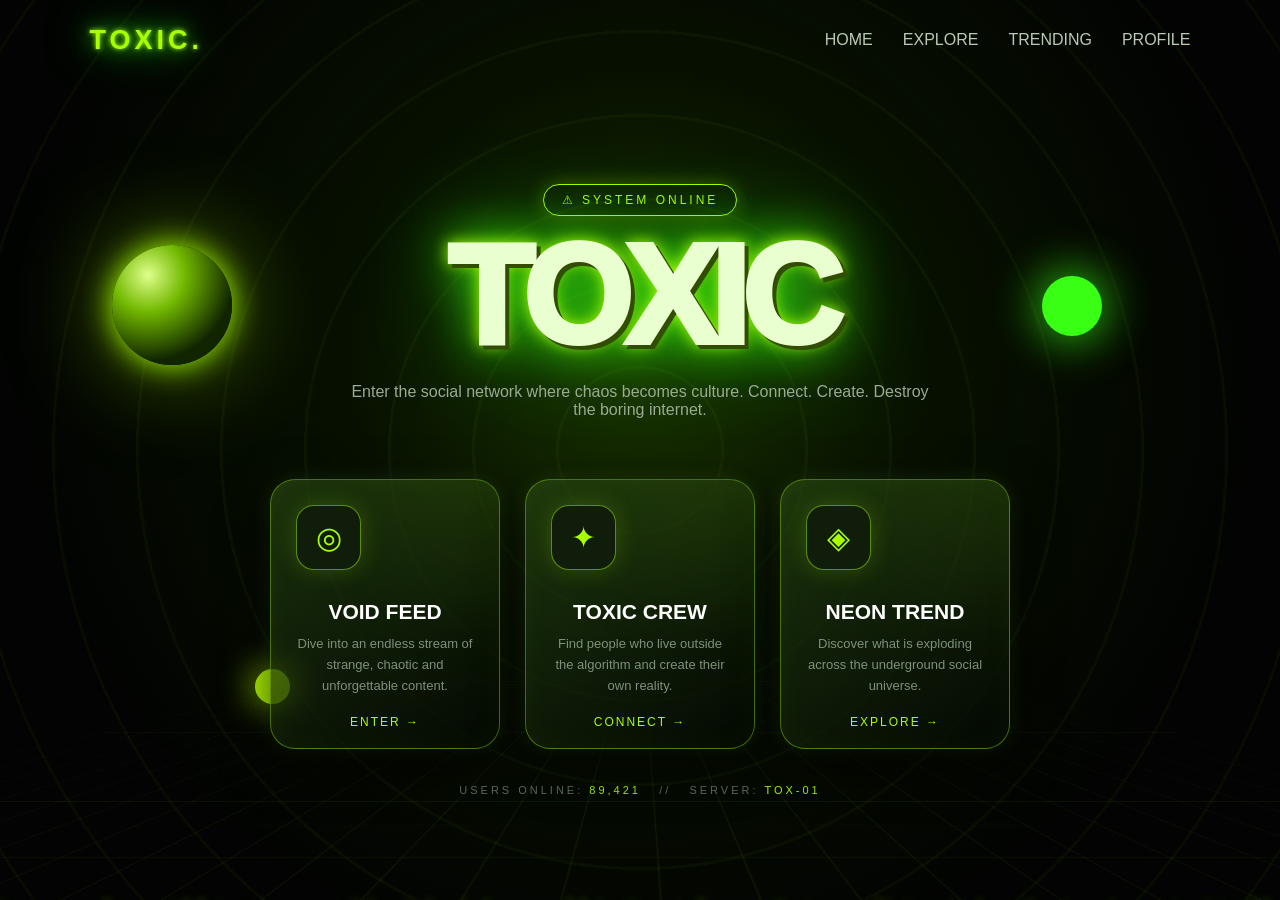
==== index.html @ 83dc9a41 "Create index.html yoo" ====
<!DOCTYPE html>
<html lang="en">
<head>
<meta charset="UTF-8">
<meta name="viewport" content="width=device-width, initial-scale=1.0">
<title>TOXIC // Social</title>

<style>
* {
    margin: 0;
    padding: 0;
    box-sizing: border-box;
}

:root {
    --toxic: #a8ff00;
    --green: #39ff14;
    --dark: #050805;
    --card: rgba(10, 20, 10, 0.72);
}

body {
    min-height: 100vh;
    overflow-x: hidden;
    background:
        radial-gradient(circle at 50% 40%, #193300 0%, #071000 35%, #020302 75%);
    color: white;
    font-family: Arial, Helvetica, sans-serif;
}

/* Animated toxic background */
body::before {
    content: "";
    position: fixed;
    inset: -50%;
    z-index: -3;
    background:
        repeating-radial-gradient(
            circle,
            transparent 0 80px,
            rgba(168,255,0,.04) 82px 84px
        );
    animation: rotateBG 25s linear infinite;
}

@keyframes rotateBG {
    to {
        transform: rotate(360deg);
    }
}

/* Grid */
.grid {
    position: fixed;
    inset: 0;
    z-index: -2;
    background-image:
        linear-gradient(rgba(168,255,0,.06) 1px, transparent 1px),
        linear-gradient(90deg, rgba(168,255,0,.06) 1px, transparent 1px);
    background-size: 50px 50px;
    transform: perspective(500px) rotateX(60deg) scale(2);
    transform-origin: bottom;
    animation: gridMove 8s linear infinite;
}

@keyframes gridMove {
    from {
        background-position: 0 0;
    }
    to {
        background-position: 0 50px;
    }
}

/* Navbar */
nav {
    height: 80px;
    padding: 0 7%;
    display: flex;
    align-items: center;
    justify-content: space-between;
    position: relative;
    z-index: 10;
}

.logo {
    font-size: 27px;
    font-weight: 900;
    letter-spacing: 4px;
    color: var(--toxic);
    text-shadow:
        0 0 5px var(--toxic),
        0 0 20px var(--green),
        0 0 50px var(--green);
}

.nav-links {
    display: flex;
    gap: 30px;
}

.nav-links a {
    color: #b9c9b2;
    text-decoration: none;
    transition: .3s;
}

.nav-links a:hover {
    color: var(--toxic);
    text-shadow: 0 0 15px var(--green);
}

/* Main */
main {
    min-height: calc(100vh - 80px);
    display: flex;
    align-items: center;
    justify-content: center;
    padding: 40px 7%;
    perspective: 1500px;
}

.scene {
    width: min(1100px, 100%);
    position: relative;
    transform-style: preserve-3d;
    transition: transform .15s ease-out;
}

/* Hero */
.hero {
    text-align: center;
    position: relative;
    z-index: 5;
}

.badge {
    display: inline-block;
    border: 1px solid var(--toxic);
    color: var(--toxic);
    padding: 8px 18px;
    border-radius: 30px;
    font-size: 12px;
    letter-spacing: 3px;
    box-shadow: 0 0 20px rgba(168,255,0,.3);
    animation: pulse 2s infinite;
}

@keyframes pulse {
    50% {
        box-shadow: 0 0 45px rgba(168,255,0,.7);
    }
}

h1 {
    margin-top: 25px;
    font-size: clamp(60px, 11vw, 145px);
    line-height: .8;
    font-weight: 1000;
    letter-spacing: -8px;
    color: #eaffd0;
    text-shadow:
        4px 4px 0 #314d00,
        0 0 15px var(--toxic),
        0 0 50px var(--green),
        0 0 100px rgba(57,255,20,.5);
}

.subtitle {
    margin: 30px auto;
    max-width: 600px;
    color: #9aaa94;
    font-size: 16px;
}

/* Social cards */
.socials {
    margin-top: 60px;
    display: flex;
    justify-content: center;
    gap: 25px;
    flex-wrap: wrap;
    transform-style: preserve-3d;
}

.card {
    width: 230px;
    height: 270px;
    padding: 25px;
    border-radius: 25px;
    background: linear-gradient(
        145deg,
        rgba(40,70,20,.65),
        rgba(3,8,3,.8)
    );
    border: 1px solid rgba(168,255,0,.4);
    backdrop-filter: blur(12px);
    box-shadow:
        inset 0 0 30px rgba(168,255,0,.04),
        0 15px 50px rgba(0,0,0,.7),
        0 0 20px rgba(168,255,0,.12);
    transform-style: preserve-3d;
    transition: .5s cubic-bezier(.2,.8,.2,1);
    position: relative;
    overflow: hidden;
}

.card::before {
    content: "";
    position: absolute;
    width: 120px;
    height: 120px;
    background: var(--toxic);
    filter: blur(70px);
    opacity: .12;
    top: -40px;
    right: -30px;
}

.card:hover {
    transform:
        translateY(-25px)
        rotateX(10deg)
        rotateY(-8deg)
        translateZ(70px);
    border-color: var(--toxic);
    box-shadow:
        0 30px 80px rgba(0,0,0,.8),
        0 0 40px rgba(168,255,0,.35);
}

.icon {
    width: 65px;
    height: 65px;
    display: grid;
    place-items: center;
    border-radius: 18px;
    background: #101d0b;
    border: 1px solid rgba(168,255,0,.5);
    color: var(--toxic);
    font-size: 30px;
    box-shadow: 0 0 25px rgba(168,255,0,.2);
    transform: translateZ(50px);
}

.card h2 {
    margin-top: 30px;
    font-size: 21px;
    transform: translateZ(35px);
}

.card p {
    color: #7e9079;
    font-size: 13px;
    margin-top: 10px;
    line-height: 1.6;
    transform: translateZ(25px);
}

.follow {
    display: inline-block;
    margin-top: 18px;
    color: var(--toxic);
    font-size: 12px;
    letter-spacing: 2px;
    text-decoration: none;
    transform: translateZ(30px);
}

/* Floating toxic objects */
.orb {
    position: absolute;
    border-radius: 50%;
    pointer-events: none;
    transform-style: preserve-3d;
}

.orb.one {
    width: 120px;
    height: 120px;
    left: 2%;
    top: 10%;
    background: radial-gradient(circle at 30% 25%, #dfff8b, #72b800 30%, #102400 70%);
    box-shadow:
        0 0 30px var(--toxic),
        0 0 100px rgba(168,255,0,.5);
    animation: float1 5s ease-in-out infinite;
}

.orb.two {
    width: 60px;
    height: 60px;
    right: 8%;
    top: 15%;
    background: var(--green);
    box-shadow: 0 0 50px var(--green);
    animation: float2 4s ease-in-out infinite;
}

.orb.three {
    width: 35px;
    height: 35px;
    left: 15%;
    bottom: 15%;
    background: #b7ff00;
    box-shadow: 0 0 35px #b7ff00;
    animation: float2 6s ease-in-out infinite reverse;
}

@keyframes float1 {
    0%,100% {
        transform: translate3d(0,0,80px) rotate(0);
    }
    50% {
        transform: translate3d(30px,-40px,160px) rotate(180deg);
    }
}

@keyframes float2 {
    0%,100% {
        transform: translate3d(0,0,100px);
    }
    50% {
        transform: translate3d(-40px,30px,180px);
    }
}

/* Toxic particles */
.particle {
    position: fixed;
    width: 3px;
    height: 3px;
    background: var(--toxic);
    border-radius: 50%;
    box-shadow: 0 0 10px var(--toxic);
    animation: rise linear infinite;
    z-index: -1;
}

@keyframes rise {
    from {
        transform: translateY(110vh);
        opacity: 0;
    }
    10% {
        opacity: 1;
    }
    90% {
        opacity: 1;
    }
    to {
        transform: translateY(-10vh);
        opacity: 0;
    }
}

/* Bottom status */
.status {
    margin-top: 35px;
    color: #61705c;
    font-size: 11px;
    letter-spacing: 3px;
}

.status span {
    color: var(--toxic);
}

/* Mobile */
@media(max-width: 700px) {
    .nav-links {
        display: none;
    }

    h1 {
        letter-spacing: -4px;
    }

    .socials {
        gap: 15px;
    }

    .card {
        width: min(300px, 90vw);
    }

    .orb.one {
        width: 70px;
        height: 70px;
    }
}
</style>
</head>

<body>

<div class="grid"></div>

<nav>
    <div class="logo">TOXIC.</div>

    <div class="nav-links">
        <a href="#">HOME</a>
        <a href="#">EXPLORE</a>
        <a href="#">TRENDING</a>
        <a href="#">PROFILE</a>
    </div>
</nav>

<main>

    <div class="scene" id="scene">

        <div class="orb one"></div>
        <div class="orb two"></div>
        <div class="orb three"></div>

        <section class="hero">

            <div class="badge">
                ⚠ SYSTEM ONLINE
            </div>

            <h1>
                TOXIC
            </h1>

            <p class="subtitle">
                Enter the social network where chaos becomes culture.
                Connect. Create. Destroy the boring internet.
            </p>

            <div class="socials">

                <div class="card">
                    <div class="icon">◎</div>
                    <h2>VOID FEED</h2>
                    <p>
                        Dive into an endless stream of strange,
                        chaotic and unforgettable content.
                    </p>
                    <a class="follow" href="#">
                        ENTER →
                    </a>
                </div>

                <div class="card">
                    <div class="icon">✦</div>
                    <h2>TOXIC CREW</h2>
                    <p>
                        Find people who live outside the
                        algorithm and create their own reality.
                    </p>
                    <a class="follow" href="#">
                        CONNECT →
                    </a>
                </div>

                <div class="card">
                    <div class="icon">◈</div>
                    <h2>NEON TREND</h2>
                    <p>
                        Discover what is exploding across
                        the underground social universe.
                    </p>
                    <a class="follow" href="#">
                        EXPLORE →
                    </a>
                </div>

            </div>

            <div class="status">
                USERS ONLINE:
                <span>89,421</span>
                &nbsp; // &nbsp;
                SERVER:
                <span>TOX-01</span>
            </div>

        </section>

    </div>

</main>

<script>

/* 3D mouse movement */
const scene = document.getElementById("scene");

document.addEventListener("mousemove", (e) => {

    const x = (window.innerWidth / 2 - e.clientX) / 35;
    const y = (window.innerHeight / 2 - e.clientY) / 35;

    scene.style.transform =
        `rotateX(${y}deg) rotateY(${-x}deg)`;

});

/* Reset 3D rotation */
document.addEventListener("mouseleave", () => {
    scene.style.transform = "rotateX(0deg) rotateY(0deg)";
});

/* Generate particles */
for (let i = 0; i < 70; i++) {

    const particle = document.createElement("div");

    particle.className = "particle";

    particle.style.left =
        Math.random() * 100 + "vw";

    particle.style.animationDuration =
        (4 + Math.random() * 8) + "s";

    particle.style.animationDelay =
        Math.random() * 8 + "s";

    particle.style.opacity =
        Math.random();

    document.body.appendChild(particle);
}

/* Extra 3D card tilt */
document.querySelectorAll(".card").forEach(card => {

    card.addEventListener("mousemove", e => {

        const rect = card.getBoundingClientRect();

        const x = e.clientX - rect.left;
        const y = e.clientY - rect.top;

        const rotateY =
            ((x / rect.width) - .5) * 18;

        const rotateX =
            ((y / rect.height) - .5) * -18;

        card.style.transform =
            `translateY(-25px)
             rotateX(${rotateX}deg)
             rotateY(${rotateY}deg)
             translateZ(70px)`;
    });

    card.addEventListener("mouseleave", () => {

        card.style.transform =
            `translateY(0)
             rotateX(0)
             rotateY(0)
             translateZ(0)`;
    });

});

</script>

</body>
</html>
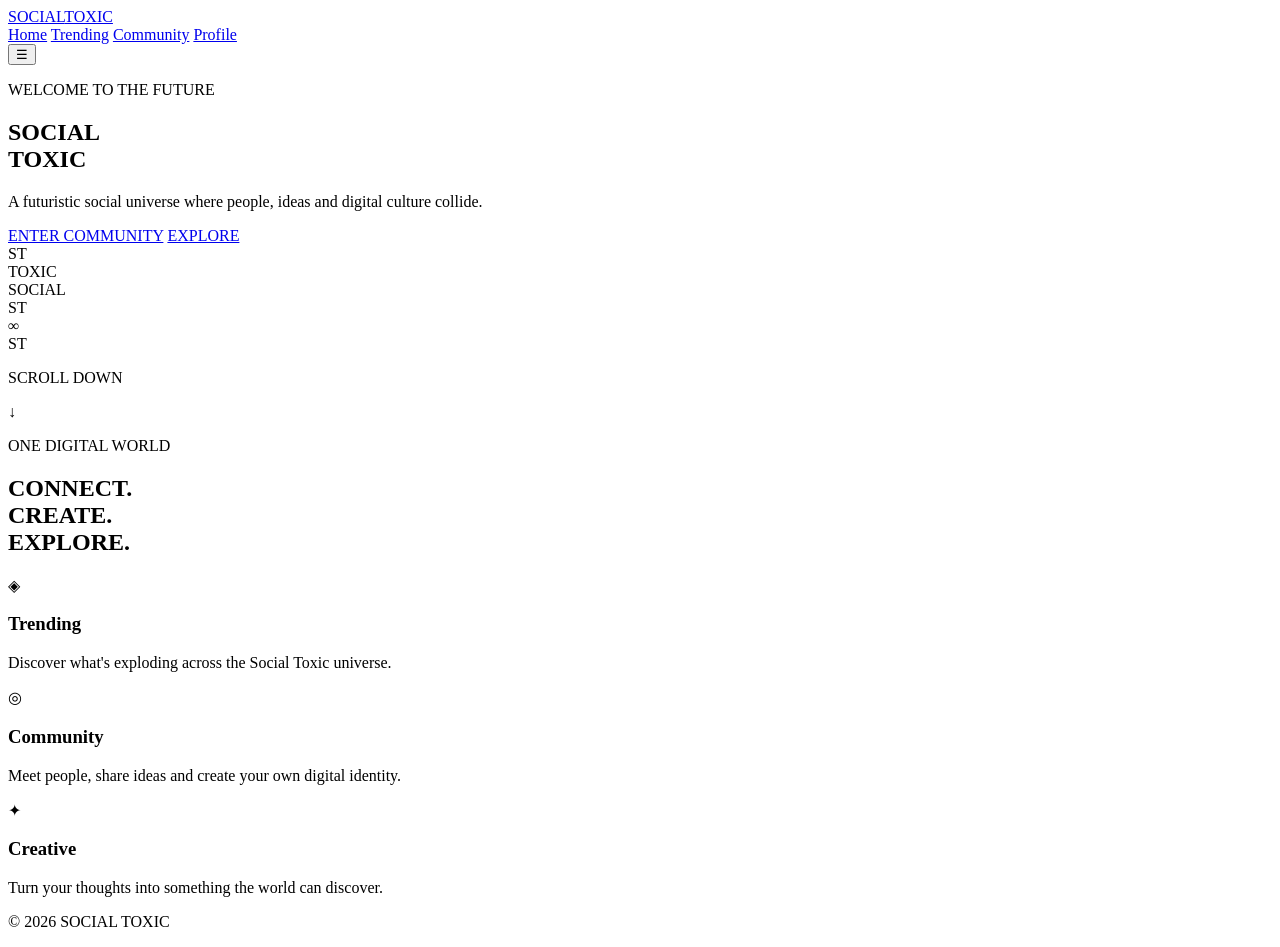
==== commit 7d93cb33: "Update index.html html 1" ====
--- a/index.html
+++ b/index.html
@@ -1,566 +1,104 @@
 <!DOCTYPE html>
 <html lang="en">
 <head>
-<meta charset="UTF-8">
-<meta name="viewport" content="width=device-width, initial-scale=1.0">
-<title>TOXIC // Social</title>
-
-<style>
-* {
-    margin: 0;
-    padding: 0;
-    box-sizing: border-box;
-}
-
-:root {
-    --toxic: #a8ff00;
-    --green: #39ff14;
-    --dark: #050805;
-    --card: rgba(10, 20, 10, 0.72);
-}
-
-body {
-    min-height: 100vh;
-    overflow-x: hidden;
-    background:
-        radial-gradient(circle at 50% 40%, #193300 0%, #071000 35%, #020302 75%);
-    color: white;
-    font-family: Arial, Helvetica, sans-serif;
-}
-
-/* Animated toxic background */
-body::before {
-    content: "";
-    position: fixed;
-    inset: -50%;
-    z-index: -3;
-    background:
-        repeating-radial-gradient(
-            circle,
-            transparent 0 80px,
-            rgba(168,255,0,.04) 82px 84px
-        );
-    animation: rotateBG 25s linear infinite;
-}
-
-@keyframes rotateBG {
-    to {
-        transform: rotate(360deg);
-    }
-}
-
-/* Grid */
-.grid {
-    position: fixed;
-    inset: 0;
-    z-index: -2;
-    background-image:
-        linear-gradient(rgba(168,255,0,.06) 1px, transparent 1px),
-        linear-gradient(90deg, rgba(168,255,0,.06) 1px, transparent 1px);
-    background-size: 50px 50px;
-    transform: perspective(500px) rotateX(60deg) scale(2);
-    transform-origin: bottom;
-    animation: gridMove 8s linear infinite;
-}
-
-@keyframes gridMove {
-    from {
-        background-position: 0 0;
-    }
-    to {
-        background-position: 0 50px;
-    }
-}
-
-/* Navbar */
-nav {
-    height: 80px;
-    padding: 0 7%;
-    display: flex;
-    align-items: center;
-    justify-content: space-between;
-    position: relative;
-    z-index: 10;
-}
-
-.logo {
-    font-size: 27px;
-    font-weight: 900;
-    letter-spacing: 4px;
-    color: var(--toxic);
-    text-shadow:
-        0 0 5px var(--toxic),
-        0 0 20px var(--green),
-        0 0 50px var(--green);
-}
-
-.nav-links {
-    display: flex;
-    gap: 30px;
-}
-
-.nav-links a {
-    color: #b9c9b2;
-    text-decoration: none;
-    transition: .3s;
-}
-
-.nav-links a:hover {
-    color: var(--toxic);
-    text-shadow: 0 0 15px var(--green);
-}
-
-/* Main */
-main {
-    min-height: calc(100vh - 80px);
-    display: flex;
-    align-items: center;
-    justify-content: center;
-    padding: 40px 7%;
-    perspective: 1500px;
-}
-
-.scene {
-    width: min(1100px, 100%);
-    position: relative;
-    transform-style: preserve-3d;
-    transition: transform .15s ease-out;
-}
-
-/* Hero */
-.hero {
-    text-align: center;
-    position: relative;
-    z-index: 5;
-}
-
-.badge {
-    display: inline-block;
-    border: 1px solid var(--toxic);
-    color: var(--toxic);
-    padding: 8px 18px;
-    border-radius: 30px;
-    font-size: 12px;
-    letter-spacing: 3px;
-    box-shadow: 0 0 20px rgba(168,255,0,.3);
-    animation: pulse 2s infinite;
-}
-
-@keyframes pulse {
-    50% {
-        box-shadow: 0 0 45px rgba(168,255,0,.7);
-    }
-}
-
-h1 {
-    margin-top: 25px;
-    font-size: clamp(60px, 11vw, 145px);
-    line-height: .8;
-    font-weight: 1000;
-    letter-spacing: -8px;
-    color: #eaffd0;
-    text-shadow:
-        4px 4px 0 #314d00,
-        0 0 15px var(--toxic),
-        0 0 50px var(--green),
-        0 0 100px rgba(57,255,20,.5);
-}
-
-.subtitle {
-    margin: 30px auto;
-    max-width: 600px;
-    color: #9aaa94;
-    font-size: 16px;
-}
-
-/* Social cards */
-.socials {
-    margin-top: 60px;
-    display: flex;
-    justify-content: center;
-    gap: 25px;
-    flex-wrap: wrap;
-    transform-style: preserve-3d;
-}
-
-.card {
-    width: 230px;
-    height: 270px;
-    padding: 25px;
-    border-radius: 25px;
-    background: linear-gradient(
-        145deg,
-        rgba(40,70,20,.65),
-        rgba(3,8,3,.8)
-    );
-    border: 1px solid rgba(168,255,0,.4);
-    backdrop-filter: blur(12px);
-    box-shadow:
-        inset 0 0 30px rgba(168,255,0,.04),
-        0 15px 50px rgba(0,0,0,.7),
-        0 0 20px rgba(168,255,0,.12);
-    transform-style: preserve-3d;
-    transition: .5s cubic-bezier(.2,.8,.2,1);
-    position: relative;
-    overflow: hidden;
-}
-
-.card::before {
-    content: "";
-    position: absolute;
-    width: 120px;
-    height: 120px;
-    background: var(--toxic);
-    filter: blur(70px);
-    opacity: .12;
-    top: -40px;
-    right: -30px;
-}
-
-.card:hover {
-    transform:
-        translateY(-25px)
-        rotateX(10deg)
-        rotateY(-8deg)
-        translateZ(70px);
-    border-color: var(--toxic);
-    box-shadow:
-        0 30px 80px rgba(0,0,0,.8),
-        0 0 40px rgba(168,255,0,.35);
-}
-
-.icon {
-    width: 65px;
-    height: 65px;
-    display: grid;
-    place-items: center;
-    border-radius: 18px;
-    background: #101d0b;
-    border: 1px solid rgba(168,255,0,.5);
-    color: var(--toxic);
-    font-size: 30px;
-    box-shadow: 0 0 25px rgba(168,255,0,.2);
-    transform: translateZ(50px);
-}
-
-.card h2 {
-    margin-top: 30px;
-    font-size: 21px;
-    transform: translateZ(35px);
-}
-
-.card p {
-    color: #7e9079;
-    font-size: 13px;
-    margin-top: 10px;
-    line-height: 1.6;
-    transform: translateZ(25px);
-}
-
-.follow {
-    display: inline-block;
-    margin-top: 18px;
-    color: var(--toxic);
-    font-size: 12px;
-    letter-spacing: 2px;
-    text-decoration: none;
-    transform: translateZ(30px);
-}
-
-/* Floating toxic objects */
-.orb {
-    position: absolute;
-    border-radius: 50%;
-    pointer-events: none;
-    transform-style: preserve-3d;
-}
-
-.orb.one {
-    width: 120px;
-    height: 120px;
-    left: 2%;
-    top: 10%;
-    background: radial-gradient(circle at 30% 25%, #dfff8b, #72b800 30%, #102400 70%);
-    box-shadow:
-        0 0 30px var(--toxic),
-        0 0 100px rgba(168,255,0,.5);
-    animation: float1 5s ease-in-out infinite;
-}
-
-.orb.two {
-    width: 60px;
-    height: 60px;
-    right: 8%;
-    top: 15%;
-    background: var(--green);
-    box-shadow: 0 0 50px var(--green);
-    animation: float2 4s ease-in-out infinite;
-}
-
-.orb.three {
-    width: 35px;
-    height: 35px;
-    left: 15%;
-    bottom: 15%;
-    background: #b7ff00;
-    box-shadow: 0 0 35px #b7ff00;
-    animation: float2 6s ease-in-out infinite reverse;
-}
-
-@keyframes float1 {
-    0%,100% {
-        transform: translate3d(0,0,80px) rotate(0);
-    }
-    50% {
-        transform: translate3d(30px,-40px,160px) rotate(180deg);
-    }
-}
-
-@keyframes float2 {
-    0%,100% {
-        transform: translate3d(0,0,100px);
-    }
-    50% {
-        transform: translate3d(-40px,30px,180px);
-    }
-}
-
-/* Toxic particles */
-.particle {
-    position: fixed;
-    width: 3px;
-    height: 3px;
-    background: var(--toxic);
-    border-radius: 50%;
-    box-shadow: 0 0 10px var(--toxic);
-    animation: rise linear infinite;
-    z-index: -1;
-}
-
-@keyframes rise {
-    from {
-        transform: translateY(110vh);
-        opacity: 0;
-    }
-    10% {
-        opacity: 1;
-    }
-    90% {
-        opacity: 1;
-    }
-    to {
-        transform: translateY(-10vh);
-        opacity: 0;
-    }
-}
-
-/* Bottom status */
-.status {
-    margin-top: 35px;
-    color: #61705c;
-    font-size: 11px;
-    letter-spacing: 3px;
-}
-
-.status span {
-    color: var(--toxic);
-}
-
-/* Mobile */
-@media(max-width: 700px) {
-    .nav-links {
-        display: none;
-    }
-
-    h1 {
-        letter-spacing: -4px;
-    }
-
-    .socials {
-        gap: 15px;
-    }
-
-    .card {
-        width: min(300px, 90vw);
-    }
-
-    .orb.one {
-        width: 70px;
-        height: 70px;
-    }
-}
-</style>
+    <meta charset="UTF-8">
+    <meta name="viewport" content="width=device-width, initial-scale=1.0">
+    <title>Social Toxic | Home</title>
+    <link rel="stylesheet" href="style.css">
 </head>
-
 <body>
 
-<div class="grid"></div>
+<div class="cursor"></div>
 
-<nav>
-    <div class="logo">TOXIC.</div>
+<header>
+    <a href="index.html" class="logo">SOCIAL<span>TOXIC</span></a>
 
-    <div class="nav-links">
-        <a href="#">HOME</a>
-        <a href="#">EXPLORE</a>
-        <a href="#">TRENDING</a>
-        <a href="#">PROFILE</a>
-    </div>
-</nav>
+    <nav>
+        <a href="index.html" class="active">Home</a>
+        <a href="trending.html">Trending</a>
+        <a href="community.html">Community</a>
+        <a href="profile.html">Profile</a>
+    </nav>
+
+    <button class="menu-btn">☰</button>
+</header>
 
 <main>
 
-    <div class="scene" id="scene">
+<section class="hero">
+    <div class="hero-content">
+        <p class="small-title">WELCOME TO THE FUTURE</p>
 
-        <div class="orb one"></div>
-        <div class="orb two"></div>
-        <div class="orb three"></div>
+        <h1>
+            SOCIAL<br>
+            <span>TOXIC</span>
+        </h1>
 
-        <section class="hero">
+        <p class="description">
+            A futuristic social universe where people,
+            ideas and digital culture collide.
+        </p>
 
-            <div class="badge">
-                ⚠ SYSTEM ONLINE
-            </div>
+        <div class="buttons">
+            <a href="community.html" class="btn primary">ENTER COMMUNITY</a>
+            <a href="trending.html" class="btn">EXPLORE</a>
+        </div>
+    </div>
 
-            <h1>
-                TOXIC
-            </h1>
+    <div class="scene">
+        <div class="cube">
+            <div class="face front">ST</div>
+            <div class="face back">TOXIC</div>
+            <div class="face right">SOCIAL</div>
+            <div class="face left">ST</div>
+            <div class="face top">∞</div>
+            <div class="face bottom">ST</div>
+        </div>
 
-            <p class="subtitle">
-                Enter the social network where chaos becomes culture.
-                Connect. Create. Destroy the boring internet.
-            </p>
+        <div class="orb orb1"></div>
+        <div class="orb orb2"></div>
+        <div class="ring"></div>
+    </div>
+</section>
 
-            <div class="socials">
+<section class="scroll-section">
+    <p>SCROLL DOWN</p>
+    <div class="arrow">↓</div>
+</section>
 
-                <div class="card">
-                    <div class="icon">◎</div>
-                    <h2>VOID FEED</h2>
-                    <p>
-                        Dive into an endless stream of strange,
-                        chaotic and unforgettable content.
-                    </p>
-                    <a class="follow" href="#">
-                        ENTER →
-                    </a>
-                </div>
+<section class="info-section">
+    <p class="small-title">ONE DIGITAL WORLD</p>
+    <h2>CONNECT.<br><span>CREATE.</span><br>EXPLORE.</h2>
 
-                <div class="card">
-                    <div class="icon">✦</div>
-                    <h2>TOXIC CREW</h2>
-                    <p>
-                        Find people who live outside the
-                        algorithm and create their own reality.
-                    </p>
-                    <a class="follow" href="#">
-                        CONNECT →
-                    </a>
-                </div>
+    <div class="cards">
+        <div class="glass-card">
+            <div class="card-icon">◈</div>
+            <h3>Trending</h3>
+            <p>Discover what's exploding across the Social Toxic universe.</p>
+        </div>
 
-                <div class="card">
-                    <div class="icon">◈</div>
-                    <h2>NEON TREND</h2>
-                    <p>
-                        Discover what is exploding across
-                        the underground social universe.
-                    </p>
-                    <a class="follow" href="#">
-                        EXPLORE →
-                    </a>
-                </div>
+        <div class="glass-card">
+            <div class="card-icon">◎</div>
+            <h3>Community</h3>
+            <p>Meet people, share ideas and create your own digital identity.</p>
+        </div>
 
-            </div>
-
-            <div class="status">
-                USERS ONLINE:
-                <span>89,421</span>
-                &nbsp; // &nbsp;
-                SERVER:
-                <span>TOX-01</span>
-            </div>
-
-        </section>
-
+        <div class="glass-card">
+            <div class="card-icon">✦</div>
+            <h3>Creative</h3>
+            <p>Turn your thoughts into something the world can discover.</p>
+        </div>
     </div>
+</section>
 
 </main>
 
-<script>
+<footer>
+    <p>© 2026 SOCIAL TOXIC</p>
+</footer>
 
-/* 3D mouse movement */
-const scene = document.getElementById("scene");
-
-document.addEventListener("mousemove", (e) => {
-
-    const x = (window.innerWidth / 2 - e.clientX) / 35;
-    const y = (window.innerHeight / 2 - e.clientY) / 35;
-
-    scene.style.transform =
-        `rotateX(${y}deg) rotateY(${-x}deg)`;
-
-});
-
-/* Reset 3D rotation */
-document.addEventListener("mouseleave", () => {
-    scene.style.transform = "rotateX(0deg) rotateY(0deg)";
-});
-
-/* Generate particles */
-for (let i = 0; i < 70; i++) {
-
-    const particle = document.createElement("div");
-
-    particle.className = "particle";
-
-    particle.style.left =
-        Math.random() * 100 + "vw";
-
-    particle.style.animationDuration =
-        (4 + Math.random() * 8) + "s";
-
-    particle.style.animationDelay =
-        Math.random() * 8 + "s";
-
-    particle.style.opacity =
-        Math.random();
-
-    document.body.appendChild(particle);
-}
-
-/* Extra 3D card tilt */
-document.querySelectorAll(".card").forEach(card => {
-
-    card.addEventListener("mousemove", e => {
-
-        const rect = card.getBoundingClientRect();
-
-        const x = e.clientX - rect.left;
-        const y = e.clientY - rect.top;
-
-        const rotateY =
-            ((x / rect.width) - .5) * 18;
-
-        const rotateX =
-            ((y / rect.height) - .5) * -18;
-
-        card.style.transform =
-            `translateY(-25px)
-             rotateX(${rotateX}deg)
-             rotateY(${rotateY}deg)
-             translateZ(70px)`;
-    });
-
-    card.addEventListener("mouseleave", () => {
-
-        card.style.transform =
-            `translateY(0)
-             rotateX(0)
-             rotateY(0)
-             translateZ(0)`;
-    });
-
-});
-
-</script>
-
+<script src="script.js"></script>
 </body>
 </html>
+
+ 
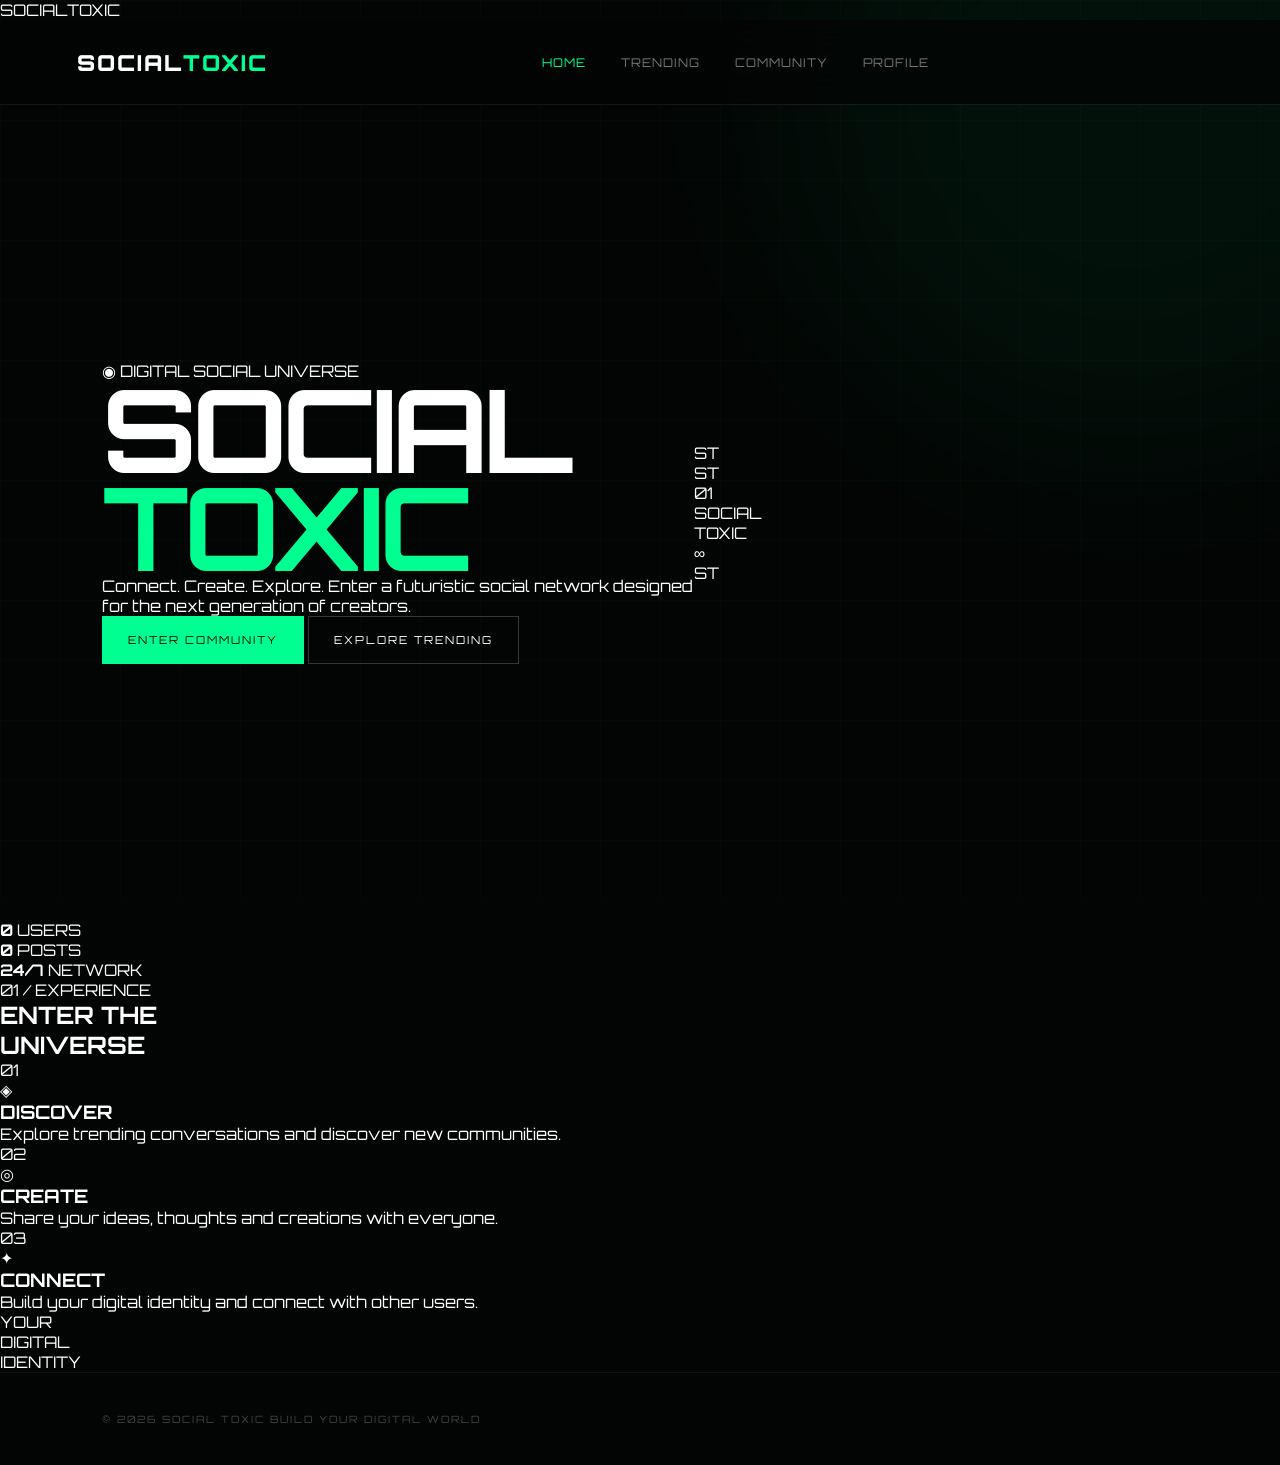
==== commit be4dbd29: "Update index.html hm" ====
--- a/index.html
+++ b/index.html
@@ -1,104 +1,181 @@
 <!DOCTYPE html>
 <html lang="en">
 <head>
-    <meta charset="UTF-8">
-    <meta name="viewport" content="width=device-width, initial-scale=1.0">
-    <title>Social Toxic | Home</title>
-    <link rel="stylesheet" href="style.css">
+<meta charset="UTF-8">
+<meta name="viewport" content="width=device-width, initial-scale=1.0">
+<title>Social Toxic</title>
+<link rel="stylesheet" href="style.css">
 </head>
+
 <body>
 
-<div class="cursor"></div>
+<div id="loader">
+    <div class="loader-logo">SOCIAL<span>TOXIC</span></div>
+    <div class="loader-bar"></div>
+</div>
+
+<div id="particles"></div>
 
 <header>
     <a href="index.html" class="logo">SOCIAL<span>TOXIC</span></a>
 
     <nav>
-        <a href="index.html" class="active">Home</a>
-        <a href="trending.html">Trending</a>
-        <a href="community.html">Community</a>
-        <a href="profile.html">Profile</a>
+        <a class="active" href="index.html">HOME</a>
+        <a href="trending.html">TRENDING</a>
+        <a href="community.html">COMMUNITY</a>
+        <a href="profile.html">PROFILE</a>
     </nav>
 
-    <button class="menu-btn">☰</button>
+    <div class="nav-right">
+        <span id="navUser"></span>
+        <button class="menu-btn">☰</button>
+    </div>
 </header>
 
-<main>
+<main class="page-transition">
 
 <section class="hero">
-    <div class="hero-content">
-        <p class="small-title">WELCOME TO THE FUTURE</p>
+
+    <div class="hero-content parallax">
+
+        <div class="eyebrow">
+            ◉ DIGITAL SOCIAL UNIVERSE
+        </div>
 
         <h1>
             SOCIAL<br>
             <span>TOXIC</span>
         </h1>
 
-        <p class="description">
-            A futuristic social universe where people,
-            ideas and digital culture collide.
+        <p>
+            Connect. Create. Explore.
+            Enter a futuristic social network designed
+            for the next generation of creators.
         </p>
 
-        <div class="buttons">
-            <a href="community.html" class="btn primary">ENTER COMMUNITY</a>
-            <a href="trending.html" class="btn">EXPLORE</a>
+        <div class="hero-buttons">
+
+            <a href="community.html" class="btn primary">
+                ENTER COMMUNITY
+            </a>
+
+            <a href="trending.html" class="btn">
+                EXPLORE TRENDING
+            </a>
+
         </div>
+
     </div>
 
-    <div class="scene">
-        <div class="cube">
-            <div class="face front">ST</div>
-            <div class="face back">TOXIC</div>
-            <div class="face right">SOCIAL</div>
-            <div class="face left">ST</div>
-            <div class="face top">∞</div>
-            <div class="face bottom">ST</div>
+    <div class="hero-3d">
+
+        <div class="planet">
+
+            <div class="planet-core">
+                ST
+            </div>
+
+            <div class="planet-ring ring-a"></div>
+            <div class="planet-ring ring-b"></div>
+            <div class="planet-ring ring-c"></div>
+
         </div>
 
-        <div class="orb orb1"></div>
-        <div class="orb orb2"></div>
-        <div class="ring"></div>
+        <div class="floating-cube">
+            <div class="cube-face cube-front">ST</div>
+            <div class="cube-face cube-back">01</div>
+            <div class="cube-face cube-left">SOCIAL</div>
+            <div class="cube-face cube-right">TOXIC</div>
+            <div class="cube-face cube-top">∞</div>
+            <div class="cube-face cube-bottom">ST</div>
+        </div>
+
     </div>
+
 </section>
 
-<section class="scroll-section">
-    <p>SCROLL DOWN</p>
-    <div class="arrow">↓</div>
+<section class="stats-section">
+
+    <div class="stat">
+        <strong id="usersCount">0</strong>
+        <span>USERS</span>
+    </div>
+
+    <div class="stat">
+        <strong id="postsCount">0</strong>
+        <span>POSTS</span>
+    </div>
+
+    <div class="stat">
+        <strong>24/7</strong>
+        <span>NETWORK</span>
+    </div>
+
 </section>
 
-<section class="info-section">
-    <p class="small-title">ONE DIGITAL WORLD</p>
-    <h2>CONNECT.<br><span>CREATE.</span><br>EXPLORE.</h2>
+<section class="feature-section">
 
-    <div class="cards">
-        <div class="glass-card">
-            <div class="card-icon">◈</div>
-            <h3>Trending</h3>
-            <p>Discover what's exploding across the Social Toxic universe.</p>
+    <div class="section-heading">
+        <span>01 / EXPERIENCE</span>
+        <h2>ENTER THE<br><b>UNIVERSE</b></h2>
+    </div>
+
+    <div class="feature-grid">
+
+        <div class="feature-card tilt">
+            <div class="feature-number">01</div>
+            <div class="feature-icon">◈</div>
+            <h3>DISCOVER</h3>
+            <p>
+                Explore trending conversations and
+                discover new communities.
+            </p>
         </div>
 
-        <div class="glass-card">
-            <div class="card-icon">◎</div>
-            <h3>Community</h3>
-            <p>Meet people, share ideas and create your own digital identity.</p>
+        <div class="feature-card tilt">
+            <div class="feature-number">02</div>
+            <div class="feature-icon">◎</div>
+            <h3>CREATE</h3>
+            <p>
+                Share your ideas, thoughts and
+                creations with everyone.
+            </p>
         </div>
 
-        <div class="glass-card">
-            <div class="card-icon">✦</div>
-            <h3>Creative</h3>
-            <p>Turn your thoughts into something the world can discover.</p>
+        <div class="feature-card tilt">
+            <div class="feature-number">03</div>
+            <div class="feature-icon">✦</div>
+            <h3>CONNECT</h3>
+            <p>
+                Build your digital identity and
+                connect with other users.
+            </p>
         </div>
+
     </div>
+
+</section>
+
+<section class="big-3d-section">
+
+    <div class="wire-sphere"></div>
+
+    <div class="big-text">
+        YOUR<br>
+        <span>DIGITAL</span><br>
+        IDENTITY
+    </div>
+
 </section>
 
 </main>
 
 <footer>
-    <p>© 2026 SOCIAL TOXIC</p>
+    <span>© 2026 SOCIAL TOXIC</span>
+    <span>BUILD YOUR DIGITAL WORLD</span>
 </footer>
 
 <script src="script.js"></script>
+
 </body>
 </html>
-
- 
--- a/style.css
+++ b/style.css
@@ -0,0 +1,676 @@
+@import url('https://fonts.googleapis.com/css2?family=Orbitron:wght@400;500;600;700;800;900&display=swap');
+
+* {
+    margin: 0;
+    padding: 0;
+    box-sizing: border-box;
+}
+
+html {
+    scroll-behavior: smooth;
+}
+
+body {
+    background: #030504;
+    color: #fff;
+    font-family: 'Orbitron', sans-serif;
+    overflow-x: hidden;
+}
+
+/* BACKGROUND */
+
+body::before {
+    content: "";
+    position: fixed;
+    inset: 0;
+    background:
+        linear-gradient(rgba(0,255,150,.025) 1px, transparent 1px),
+        linear-gradient(90deg, rgba(0,255,150,.025) 1px, transparent 1px);
+    background-size: 60px 60px;
+    pointer-events: none;
+    z-index: -2;
+}
+
+body::after {
+    content: "";
+    position: fixed;
+    width: 700px;
+    height: 700px;
+    border-radius: 50%;
+    background: rgba(0,255,140,.05);
+    filter: blur(100px);
+    top: -250px;
+    right: -200px;
+    z-index: -3;
+}
+
+/* HEADER */
+
+header {
+    height: 85px;
+    padding: 0 6%;
+    display: flex;
+    align-items: center;
+    justify-content: space-between;
+    border-bottom: 1px solid rgba(255,255,255,.08);
+    position: sticky;
+    top: 0;
+    z-index: 100;
+    background: rgba(3,5,4,.75);
+    backdrop-filter: blur(20px);
+}
+
+.logo {
+    color: white;
+    text-decoration: none;
+    font-size: 22px;
+    font-weight: 900;
+    letter-spacing: 2px;
+}
+
+.logo span,
+h1 span,
+h2 span {
+    color: #00ff91;
+}
+
+nav {
+    display: flex;
+    gap: 35px;
+}
+
+nav a {
+    color: #777;
+    text-decoration: none;
+    font-size: 12px;
+    letter-spacing: 1px;
+    transition: .3s;
+}
+
+nav a:hover,
+nav a.active {
+    color: #00ff91;
+}
+
+.menu-btn {
+    display: none;
+    background: none;
+    border: 0;
+    color: white;
+    font-size: 25px;
+}
+
+/* HERO */
+
+.hero {
+    min-height: calc(100vh - 85px);
+    display: flex;
+    align-items: center;
+    padding: 80px 8%;
+    position: relative;
+}
+
+.hero-content {
+    width: 55%;
+    z-index: 5;
+}
+
+.small-title {
+    color: #00ff91;
+    font-size: 11px;
+    letter-spacing: 5px;
+    margin-bottom: 20px;
+}
+
+h1 {
+    font-size: clamp(60px, 9vw, 140px);
+    line-height: .85;
+    letter-spacing: -5px;
+}
+
+.description {
+    color: #888;
+    max-width: 550px;
+    line-height: 1.8;
+    margin: 35px 0;
+    font-family: Arial, sans-serif;
+}
+
+.buttons {
+    display: flex;
+    gap: 15px;
+}
+
+.btn {
+    display: inline-block;
+    padding: 16px 25px;
+    border: 1px solid rgba(255,255,255,.2);
+    color: white;
+    text-decoration: none;
+    font-size: 11px;
+    letter-spacing: 2px;
+    transition: .3s;
+    background: transparent;
+}
+
+.btn:hover {
+    border-color: #00ff91;
+    transform: translateY(-4px);
+}
+
+.btn.primary {
+    background: #00ff91;
+    color: #001008;
+    border-color: #00ff91;
+}
+
+/* 3D SCENE */
+
+.scene {
+    position: absolute;
+    right: 10%;
+    width: 400px;
+    height: 400px;
+    perspective: 900px;
+}
+
+.cube {
+    width: 180px;
+    height: 180px;
+    position: absolute;
+    left: 110px;
+    top: 110px;
+    transform-style: preserve-3d;
+    animation: rotateCube 12s infinite linear;
+}
+
+.face {
+    position: absolute;
+    width: 180px;
+    height: 180px;
+    border: 1px solid #00ff91;
+    background: rgba(0,255,145,.04);
+    display: flex;
+    align-items: center;
+    justify-content: center;
+    font-size: 22px;
+    color: #00ff91;
+    box-shadow: inset 0 0 40px rgba(0,255,145,.05);
+}
+
+.front { transform: translateZ(90px); }
+.back { transform: rotateY(180deg) translateZ(90px); }
+.right { transform: rotateY(90deg) translateZ(90px); }
+.left { transform: rotateY(-90deg) translateZ(90px); }
+.top { transform: rotateX(90deg) translateZ(90px); }
+.bottom { transform: rotateX(-90deg) translateZ(90px); }
+
+@keyframes rotateCube {
+    from {
+        transform: rotateX(0) rotateY(0) rotateZ(0);
+    }
+    to {
+        transform: rotateX(360deg) rotateY(360deg) rotateZ(180deg);
+    }
+}
+
+.orb {
+    position: absolute;
+    border-radius: 50%;
+    border: 1px solid #00ff91;
+}
+
+.orb1 {
+    width: 80px;
+    height: 80px;
+    top: 20px;
+    right: 30px;
+    animation: float 4s infinite ease-in-out;
+}
+
+.orb2 {
+    width: 35px;
+    height: 35px;
+    bottom: 20px;
+    left: 20px;
+    animation: float 3s infinite ease-in-out reverse;
+}
+
+.ring {
+    position: absolute;
+    width: 420px;
+    height: 130px;
+    border: 1px solid rgba(0,255,145,.4);
+    border-radius: 50%;
+    top: 135px;
+    transform: rotate(-25deg);
+    animation: ring 5s infinite linear;
+}
+
+@keyframes ring {
+    from { transform: rotate(-25deg) rotateX(0); }
+    to { transform: rotate(-25deg) rotateX(360deg); }
+}
+
+@keyframes float {
+    0%,100% { transform: translateY(0); }
+    50% { transform: translateY(-30px); }
+}
+
+/* SCROLL */
+
+.scroll-section {
+    height: 220px;
+    display: flex;
+    flex-direction: column;
+    justify-content: center;
+    align-items: center;
+    color: #555;
+    font-size: 10px;
+    letter-spacing: 4px;
+}
+
+.arrow {
+    color: #00ff91;
+    font-size: 30px;
+    margin-top: 15px;
+    animation: arrow 1.5s infinite;
+}
+
+@keyframes arrow {
+    0%,100% { transform: translateY(0); }
+    50% { transform: translateY(12px); }
+}
+
+/* INFO */
+
+.info-section {
+    padding: 120px 8%;
+}
+
+.info-section h2 {
+    font-size: clamp(50px, 8vw, 110px);
+    line-height: .9;
+    margin-bottom: 80px;
+}
+
+.cards {
+    display: grid;
+    grid-template-columns: repeat(3,1fr);
+    gap: 25px;
+}
+
+.glass-card {
+    min-height: 260px;
+    padding: 35px;
+    border: 1px solid rgba(255,255,255,.08);
+    background: rgba(255,255,255,.02);
+    transition: .5s;
+    transform-style: preserve-3d;
+}
+
+.glass-card:hover {
+    transform: translateY(-15px) rotateX(5deg) rotateY(-5deg);
+    border-color: rgba(0,255,145,.4);
+}
+
+.card-icon {
+    font-size: 35px;
+    color: #00ff91;
+    margin-bottom: 35px;
+}
+
+.glass-card h3 {
+    margin-bottom: 15px;
+}
+
+.glass-card p,
+.community-card p {
+    color: #777;
+    font-family: Arial, sans-serif;
+    line-height: 1.7;
+}
+
+/* GENERAL PAGE */
+
+.page {
+    padding: 100px 8%;
+    min-height: calc(100vh - 85px);
+}
+
+.page-title {
+    margin-bottom: 100px;
+}
+
+.page-title h1 {
+    margin-bottom: 30px;
+}
+
+.page-title > p:last-child {
+    color: #777;
+    font-family: Arial, sans-serif;
+}
+
+/* TRENDING */
+
+.trend-grid {
+    display: grid;
+    grid-template-columns: repeat(2,1fr);
+    gap: 25px;
+}
+
+.trend-card {
+    min-height: 320px;
+    padding: 35px;
+    position: relative;
+    overflow: hidden;
+    border: 1px solid rgba(255,255,255,.08);
+    background: linear-gradient(145deg,#080b09,#020302);
+    transition: .5s;
+}
+
+.trend-card:hover {
+    transform: perspective(800px) rotateX(5deg) rotateY(-5deg) translateY(-8px);
+    border-color: #00ff91;
+}
+
+.trend-number {
+    color: #444;
+    font-size: 13px;
+}
+
+.trend-3d {
+    position: absolute;
+    right: 30px;
+    top: 40px;
+    font-size: 70px;
+    font-weight: 900;
+    color: rgba(0,255,145,.08);
+    transform: rotate(-10deg);
+}
+
+.trend-card h2 {
+    margin-top: 130px;
+    font-size: 25px;
+}
+
+.trend-card p {
+    color: #666;
+    margin: 10px 0 20px;
+}
+
+.trend-card button,
+.post-actions button {
+    background: none;
+    border: 1px solid #222;
+    color: #888;
+    padding: 10px 15px;
+    cursor: pointer;
+}
+
+.trend-card button:hover {
+    color: #00ff91;
+    border-color: #00ff91;
+}
+
+/* COMMUNITY */
+
+.community {
+    display: grid;
+    grid-template-columns: 1.5fr 1fr;
+    gap: 25px;
+}
+
+.community-card {
+    border: 1px solid rgba(255,255,255,.08);
+    padding: 35px;
+    background: rgba(255,255,255,.02);
+}
+
+.community-card.large {
+    display: flex;
+    gap: 25px;
+}
+
+.avatar {
+    min-width: 70px;
+    height: 70px;
+    border-radius: 50%;
+    border: 1px solid #00ff91;
+    display: flex;
+    align-items: center;
+    justify-content: center;
+    color: #00ff91;
+}
+
+.community-card h2 {
+    margin-bottom: 15px;
+}
+
+.post-actions {
+    display: flex;
+    gap: 8px;
+    margin-top: 30px;
+}
+
+.room {
+    display: flex;
+    gap: 15px;
+    align-items: center;
+    padding: 18px 0;
+    border-bottom: 1px solid #151515;
+}
+
+.status {
+    width: 8px;
+    height: 8px;
+    background: #00ff91;
+    border-radius: 50%;
+    box-shadow: 0 0 10px #00ff91;
+}
+
+.room small {
+    display: block;
+    color: #555;
+    margin-top: 5px;
+}
+
+.join {
+    margin-top: 100px;
+    padding: 100px 30px;
+    text-align: center;
+    position: relative;
+    overflow: hidden;
+    border-top: 1px solid #111;
+}
+
+.join h2 {
+    font-size: clamp(50px,8vw,100px);
+    line-height: .9;
+    margin-bottom: 40px;
+}
+
+.join-orb {
+    width: 300px;
+    height: 300px;
+    border: 1px solid #00ff91;
+    border-radius: 50%;
+    position: absolute;
+    left: 50%;
+    top: 50%;
+    transform: translate(-50%,-50%);
+    opacity: .1;
+    animation: float 5s infinite;
+}
+
+/* PROFILE */
+
+.profile {
+    text-align: center;
+    max-width: 900px;
+    margin: auto;
+}
+
+.profile-avatar {
+    width: 180px;
+    height: 180px;
+    margin: 0 auto 50px;
+    border: 1px solid #00ff91;
+    border-radius: 50%;
+    padding: 15px;
+    animation: profileRotate 8s infinite linear;
+}
+
+.profile-avatar div {
+    height: 100%;
+    border-radius: 50%;
+    background: rgba(0,255,145,.05);
+    display: flex;
+    align-items: center;
+    justify-content: center;
+    color: #00ff91;
+    font-size: 35px;
+}
+
+@keyframes profileRotate {
+    50% {
+        transform: rotateY(180deg);
+    }
+}
+
+.profile h1 {
+    font-size: clamp(55px,8vw,100px);
+}
+
+.username {
+    color: #00ff91;
+    margin: 25px 0;
+}
+
+.bio {
+    color: #777;
+    font-family: Arial, sans-serif;
+}
+
+.stats {
+    display: flex;
+    justify-content: center;
+    gap: 80px;
+    margin: 50px 0;
+}
+
+.stats strong {
+    display: block;
+    font-size: 25px;
+}
+
+.stats span {
+    display: block;
+    color: #555;
+    margin-top: 8px;
+    font-size: 11px;
+}
+
+.profile-posts {
+    margin-top: 130px;
+}
+
+.profile-posts h2 {
+    margin-bottom: 35px;
+}
+
+.post-grid {
+    display: grid;
+    grid-template-columns: repeat(3,1fr);
+    gap: 15px;
+}
+
+.post {
+    height: 200px;
+    border: 1px solid #151515;
+    display: flex;
+    align-items: center;
+    justify-content: center;
+    color: #333;
+    font-size: 40px;
+    transition: .4s;
+}
+
+.post:hover {
+    color: #00ff91;
+    border-color: #00ff91;
+    transform: translateZ(20px) rotateX(5deg);
+}
+
+/* FOOTER */
+
+footer {
+    padding: 40px 8%;
+    border-top: 1px solid #111;
+    color: #444;
+    font-size: 10px;
+    letter-spacing: 2px;
+}
+
+/* MOBILE */
+
+@media(max-width:800px) {
+
+    header {
+        height: 70px;
+    }
+
+    nav {
+        display: none;
+    }
+
+    .menu-btn {
+        display: block;
+    }
+
+    .hero {
+        min-height: auto;
+        padding-top: 100px;
+        flex-direction: column;
+        align-items: flex-start;
+    }
+
+    .hero-content {
+        width: 100%;
+    }
+
+    .scene {
+        position: relative;
+        right: auto;
+        width: 300px;
+        height: 300px;
+        margin: 80px auto 20px;
+        transform: scale(.75);
+    }
+
+    .cards,
+    .trend-grid,
+    .community {
+        grid-template-columns: 1fr;
+    }
+
+    .info-section {
+        padding-top: 70px;
+    }
+
+    .stats {
+        gap: 25px;
+    }
+
+    .post-grid {
+        grid-template-columns: repeat(2,1fr);
+    }
+
+    .community-card.large {
+        flex-direction: column;
+    }
+
+    h1 {
+        letter-spacing: -2px;
+    }
+}
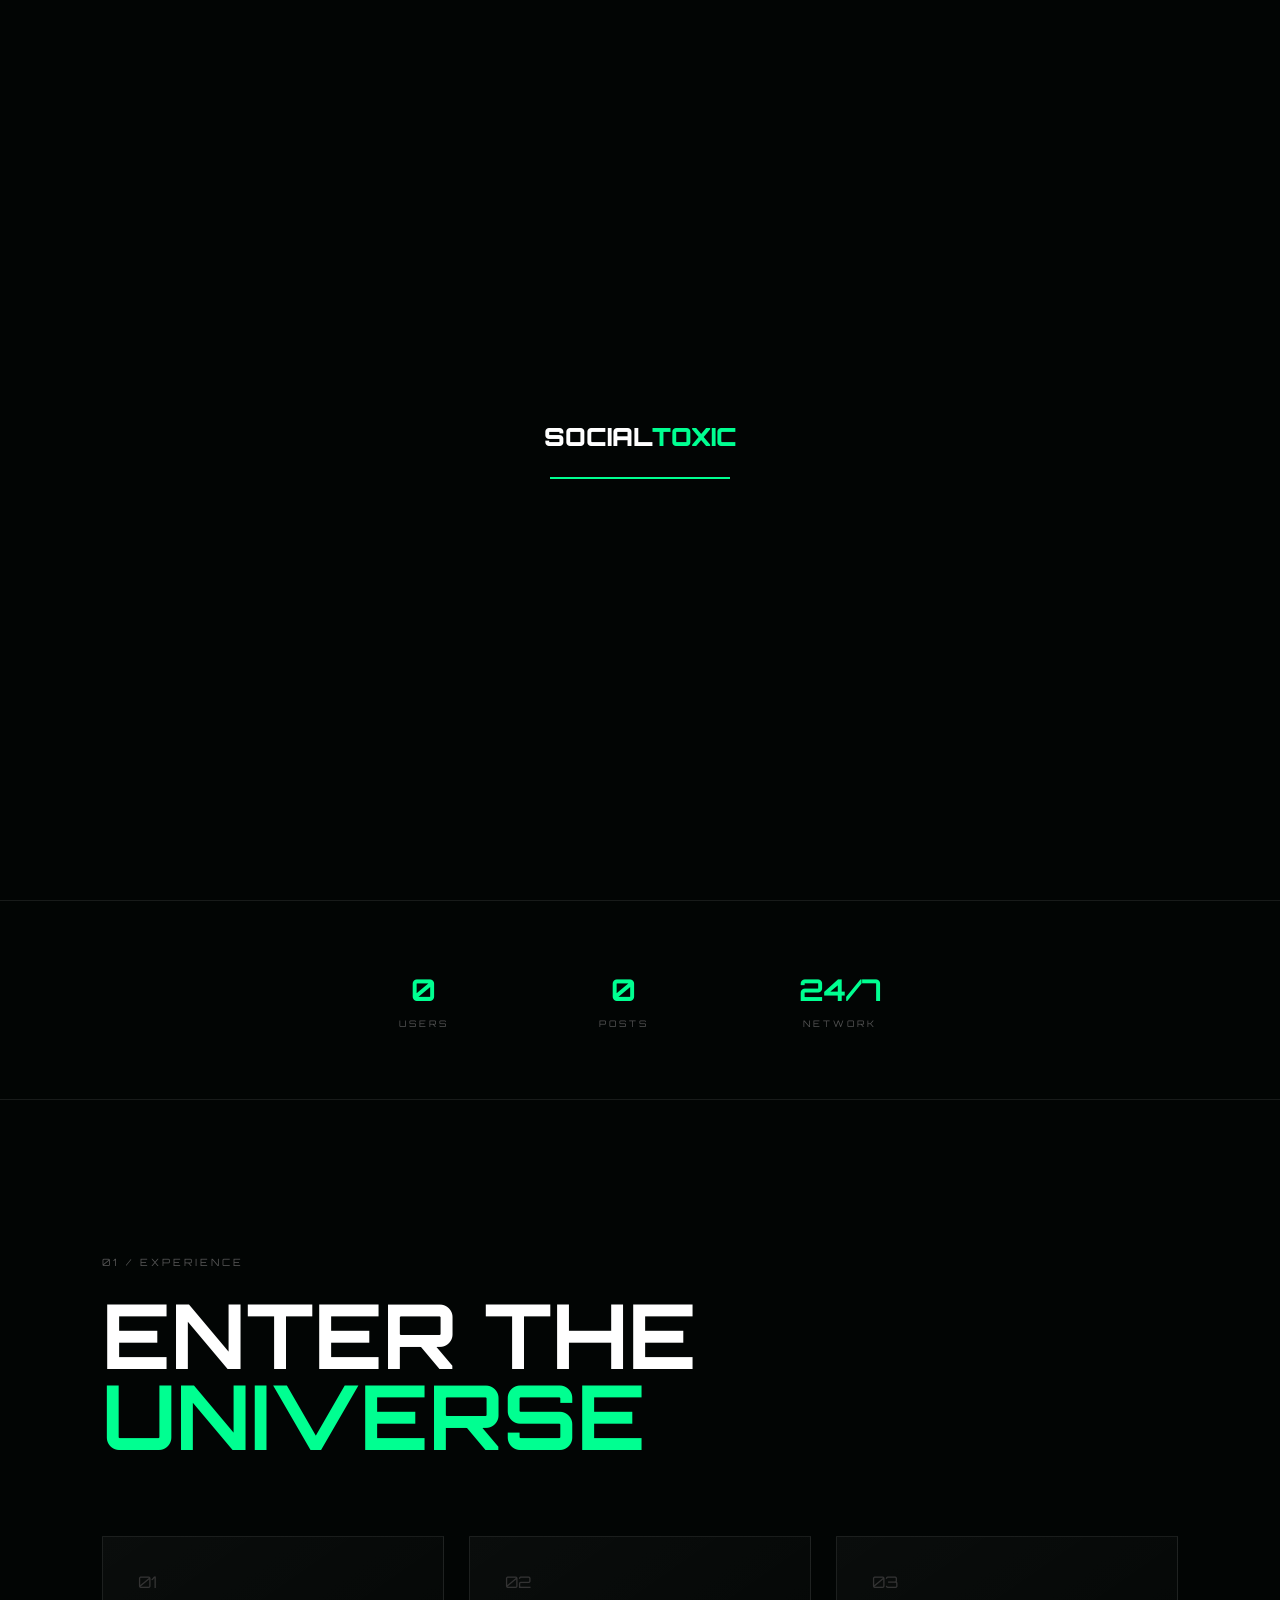
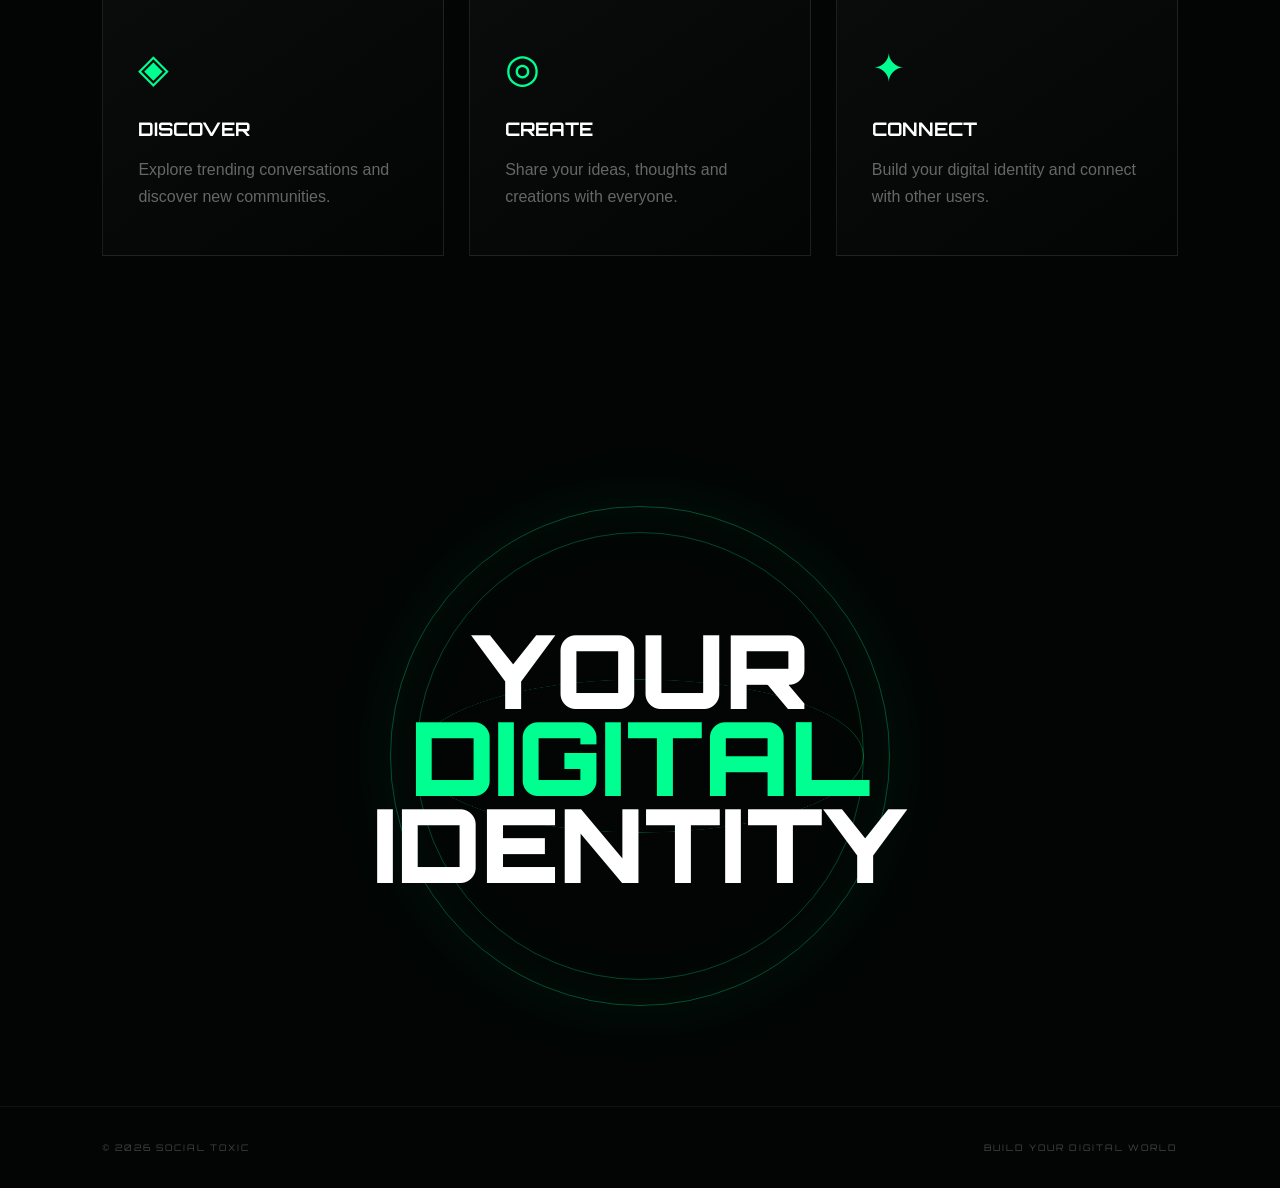
==== commit 9ac3978f: "Update index.html" ====
--- a/index.html
+++ b/index.html
@@ -179,3 +179,6 @@
 
 </body>
 </html>
+<script src="script.js"></script>
+</body>
+</html>
--- a/style.css
+++ b/style.css
@@ -1,4 +1,13 @@
 @import url('https://fonts.googleapis.com/css2?family=Orbitron:wght@400;500;600;700;800;900&display=swap');
+
+:root {
+    --green: #00ff91;
+    --bg: #020504;
+    --panel: rgba(255,255,255,.035);
+    --border: rgba(255,255,255,.09);
+    --text: #fff;
+    --muted: #707775;
+}
 
 * {
     margin: 0;
@@ -11,67 +20,147 @@
 }
 
 body {
-    background: #030504;
-    color: #fff;
-    font-family: 'Orbitron', sans-serif;
+    background: var(--bg);
+    color: var(--text);
+    font-family: Orbitron, sans-serif;
     overflow-x: hidden;
 }
 
-/* BACKGROUND */
+/* GRID */
 
 body::before {
     content: "";
     position: fixed;
     inset: 0;
+
     background:
-        linear-gradient(rgba(0,255,150,.025) 1px, transparent 1px),
-        linear-gradient(90deg, rgba(0,255,150,.025) 1px, transparent 1px);
-    background-size: 60px 60px;
+        linear-gradient(rgba(0,255,145,.035) 1px, transparent 1px),
+        linear-gradient(90deg, rgba(0,255,145,.035) 1px, transparent 1px);
+
+    background-size: 70px 70px;
+
+    mask-image: linear-gradient(
+        to bottom,
+        black,
+        transparent 90%
+    );
+
     pointer-events: none;
-    z-index: -2;
-}
+    z-index: -5;
+}
+
+/* LIGHT */
 
 body::after {
     content: "";
+
     position: fixed;
-    width: 700px;
-    height: 700px;
+
+    width: 600px;
+    height: 600px;
+
     border-radius: 50%;
-    background: rgba(0,255,140,.05);
-    filter: blur(100px);
-    top: -250px;
+
+    background: rgba(0,255,145,.05);
+
+    filter: blur(120px);
+
+    top: -300px;
     right: -200px;
-    z-index: -3;
+
+    z-index: -6;
+}
+
+/* PARTICLES */
+
+#particles {
+    position: fixed;
+    inset: 0;
+
+    pointer-events: none;
+
+    z-index: -1;
+}
+
+.particle {
+    position: absolute;
+
+    width: 2px;
+    height: 2px;
+
+    background: var(--green);
+
+    border-radius: 50%;
+
+    box-shadow:
+        0 0 10px var(--green);
+
+    animation:
+        particleFloat linear infinite;
+}
+
+@keyframes particleFloat {
+
+    from {
+        transform:
+            translate3d(0,100vh,0)
+            rotate(0deg);
+        opacity: 0;
+    }
+
+    20% {
+        opacity: .8;
+    }
+
+    80% {
+        opacity: .8;
+    }
+
+    to {
+        transform:
+            translate3d(100px,-20vh,0)
+            rotate(360deg);
+        opacity: 0;
+    }
 }
 
 /* HEADER */
 
 header {
-    height: 85px;
+    height: 82px;
+
     padding: 0 6%;
+
     display: flex;
     align-items: center;
     justify-content: space-between;
-    border-bottom: 1px solid rgba(255,255,255,.08);
+
     position: sticky;
     top: 0;
+
     z-index: 100;
-    background: rgba(3,5,4,.75);
+
+    background: rgba(2,5,4,.75);
+
     backdrop-filter: blur(20px);
+
+    border-bottom:
+        1px solid var(--border);
 }
 
 .logo {
+    text-decoration: none;
+
     color: white;
-    text-decoration: none;
-    font-size: 22px;
+
+    font-size: 21px;
     font-weight: 900;
+
     letter-spacing: 2px;
 }
 
-.logo span,
-h1 span,
-h2 span {
-    color: #00ff91;
+.logo span {
+    color: var(--green);
 }
 
 nav {
@@ -81,596 +170,1963 @@
 
 nav a {
     color: #777;
+
     text-decoration: none;
-    font-size: 12px;
-    letter-spacing: 1px;
+
+    font-size: 10px;
+
+    letter-spacing: 2px;
+
     transition: .3s;
 }
 
 nav a:hover,
 nav a.active {
-    color: #00ff91;
+    color: var(--green);
+
+    text-shadow:
+        0 0 15px rgba(0,255,145,.6);
+}
+
+.nav-right {
+    display: flex;
+    align-items: center;
+    gap: 15px;
+}
+
+#navUser {
+    font-size: 10px;
+    color: var(--green);
 }
 
 .menu-btn {
     display: none;
+
     background: none;
+
     border: 0;
+
     color: white;
+
+    font-size: 24px;
+}
+
+/* LOADER */
+
+#loader {
+    position: fixed;
+    inset: 0;
+
+    background: #020504;
+
+    display: flex;
+    align-items: center;
+    justify-content: center;
+    flex-direction: column;
+
+    z-index: 1000;
+
+    transition:
+        opacity .7s,
+        visibility .7s;
+}
+
+#loader.hide {
+    opacity: 0;
+    visibility: hidden;
+}
+
+.loader-logo {
     font-size: 25px;
+    font-weight: 900;
+}
+
+.loader-logo span {
+    color: var(--green);
+}
+
+.loader-bar {
+    width: 180px;
+    height: 2px;
+
+    background: #111;
+
+    margin-top: 25px;
+
+    overflow: hidden;
+}
+
+.loader-bar::after {
+    content: "";
+
+    display: block;
+
+    height: 100%;
+    width: 100%;
+
+    background: var(--green);
+
+    transform:
+        translateX(-100%);
+
+    animation:
+        load 1.4s forwards;
+}
+
+@keyframes load {
+
+    to {
+        transform: translateX(0);
+    }
+
+}
+
+/* PAGE TRANSITION */
+
+.page-transition {
+    animation:
+        pageIn .9s cubic-bezier(.2,.7,.2,1);
+}
+
+@keyframes pageIn {
+
+    from {
+        opacity: 0;
+        transform:
+            perspective(1000px)
+            rotateX(8deg)
+            translateY(50px)
+            scale(.96);
+    }
+
+    to {
+        opacity: 1;
+        transform:
+            perspective(1000px)
+            rotateX(0)
+            translateY(0)
+            scale(1);
+    }
+
 }
 
 /* HERO */
 
 .hero {
-    min-height: calc(100vh - 85px);
-    display: flex;
+    min-height:
+        calc(100vh - 82px);
+
+    padding:
+        80px 8%;
+
+    display: flex;
+
     align-items: center;
-    padding: 80px 8%;
+
     position: relative;
 }
 
 .hero-content {
     width: 55%;
+
+    position: relative;
+
     z-index: 5;
 }
 
-.small-title {
-    color: #00ff91;
-    font-size: 11px;
-    letter-spacing: 5px;
-    margin-bottom: 20px;
-}
-
-h1 {
-    font-size: clamp(60px, 9vw, 140px);
-    line-height: .85;
-    letter-spacing: -5px;
-}
-
-.description {
-    color: #888;
-    max-width: 550px;
+.eyebrow {
+    color: var(--green);
+
+    font-size: 10px;
+
+    letter-spacing: 4px;
+
+    margin-bottom: 25px;
+
+    display: block;
+}
+
+.hero h1,
+.page-hero h1 {
+    font-size:
+        clamp(65px,9vw,145px);
+
+    line-height: .82;
+
+    letter-spacing: -7px;
+}
+
+.hero h1 span,
+.page-hero h1 span,
+h2 b,
+.big-text span {
+    color: var(--green);
+}
+
+.hero p,
+.page-hero p {
+    color: var(--muted);
+
+    max-width: 570px;
+
+    font-family: Arial, sans-serif;
+
     line-height: 1.8;
-    margin: 35px 0;
-    font-family: Arial, sans-serif;
-}
-
-.buttons {
+
+    margin:
+        35px 0;
+}
+
+.hero-buttons {
     display: flex;
     gap: 15px;
+    flex-wrap: wrap;
 }
 
 .btn {
     display: inline-block;
-    padding: 16px 25px;
-    border: 1px solid rgba(255,255,255,.2);
+
+    border:
+        1px solid var(--border);
+
+    background:
+        rgba(255,255,255,.02);
+
     color: white;
+
+    padding:
+        15px 22px;
+
+    font-family: Orbitron;
+
+    font-size: 10px;
+
+    letter-spacing: 2px;
+
     text-decoration: none;
-    font-size: 11px;
-    letter-spacing: 2px;
-    transition: .3s;
-    background: transparent;
+
+    cursor: pointer;
+
+    transition: .35s;
 }
 
 .btn:hover {
-    border-color: #00ff91;
-    transform: translateY(-4px);
+    border-color: var(--green);
+
+    transform:
+        translateY(-5px)
+        perspective(500px)
+        rotateX(8deg);
+
+    box-shadow:
+        0 15px 40px rgba(0,255,145,.08);
 }
 
 .btn.primary {
-    background: #00ff91;
-    color: #001008;
-    border-color: #00ff91;
-}
-
-/* 3D SCENE */
-
-.scene {
+    background: var(--green);
+
+    color: #001208;
+
+    border-color: var(--green);
+}
+
+.btn.danger {
+    color: #ff667a;
+    border-color: rgba(255,80,100,.3);
+}
+
+.full {
+    width: 100%;
+}
+
+/* HERO 3D */
+
+.hero-3d {
     position: absolute;
-    right: 10%;
-    width: 400px;
-    height: 400px;
-    perspective: 900px;
-}
-
-.cube {
-    width: 180px;
-    height: 180px;
+
+    right: 7%;
+
+    width: 480px;
+    height: 480px;
+
+    perspective: 1000px;
+}
+
+.planet {
     position: absolute;
-    left: 110px;
+
+    left: 120px;
     top: 110px;
+
+    width: 240px;
+    height: 240px;
+
+    border-radius: 50%;
+
     transform-style: preserve-3d;
-    animation: rotateCube 12s infinite linear;
-}
-
-.face {
+
+    animation:
+        planetFloat 5s ease-in-out infinite;
+
+    background:
+        radial-gradient(
+            circle at 35% 30%,
+            rgba(0,255,145,.2),
+            rgba(0,0,0,.8) 65%
+        );
+
+    box-shadow:
+        inset -25px -20px 60px #000,
+        0 0 70px rgba(0,255,145,.08);
+}
+
+.planet-core {
     position: absolute;
-    width: 180px;
-    height: 180px;
-    border: 1px solid #00ff91;
-    background: rgba(0,255,145,.04);
-    display: flex;
+
+    inset: 0;
+
+    display: flex;
+
     align-items: center;
     justify-content: center;
-    font-size: 22px;
-    color: #00ff91;
-    box-shadow: inset 0 0 40px rgba(0,255,145,.05);
-}
-
-.front { transform: translateZ(90px); }
-.back { transform: rotateY(180deg) translateZ(90px); }
-.right { transform: rotateY(90deg) translateZ(90px); }
-.left { transform: rotateY(-90deg) translateZ(90px); }
-.top { transform: rotateX(90deg) translateZ(90px); }
-.bottom { transform: rotateX(-90deg) translateZ(90px); }
-
-@keyframes rotateCube {
-    from {
-        transform: rotateX(0) rotateY(0) rotateZ(0);
-    }
+
+    color: var(--green);
+
+    font-size: 35px;
+    font-weight: 900;
+
+    text-shadow:
+        0 0 30px var(--green);
+}
+
+.planet-ring {
+    position: absolute;
+
+    width: 380px;
+    height: 90px;
+
+    border:
+        1px solid rgba(0,255,145,.6);
+
+    border-radius: 50%;
+
+    left: -70px;
+    top: 75px;
+
+    transform-style: preserve-3d;
+}
+
+.ring-a {
+    transform: rotateX(70deg) rotateZ(10deg);
+
+    animation:
+        ringSpin 8s linear infinite;
+}
+
+.ring-b {
+    transform: rotateX(70deg) rotateZ(-50deg);
+
+    opacity: .4;
+
+    animation:
+        ringSpin 11s linear infinite reverse;
+}
+
+.ring-c {
+    transform: rotateY(70deg);
+
+    opacity: .2;
+
+    animation:
+        ringSpin 15s linear infinite;
+}
+
+@keyframes ringSpin {
+
     to {
-        transform: rotateX(360deg) rotateY(360deg) rotateZ(180deg);
-    }
-}
-
-.orb {
+        transform:
+            rotateX(70deg)
+            rotateZ(370deg);
+    }
+
+}
+
+@keyframes planetFloat {
+
+    0%,100% {
+        transform:
+            translateY(0)
+            rotateY(0);
+    }
+
+    50% {
+        transform:
+            translateY(-25px)
+            rotateY(25deg);
+    }
+
+}
+
+/* CUBE */
+
+.floating-cube {
     position: absolute;
+
+    width: 100px;
+    height: 100px;
+
+    right: 30px;
+    top: 50px;
+
+    transform-style: preserve-3d;
+
+    animation:
+        cubeRotate 9s linear infinite;
+}
+
+.cube-face {
+    position: absolute;
+
+    width: 100px;
+    height: 100px;
+
+    border:
+        1px solid var(--green);
+
+    background:
+        rgba(0,255,145,.025);
+
+    color: var(--green);
+
+    display: flex;
+
+    align-items: center;
+    justify-content: center;
+
+    font-size: 12px;
+
+    box-shadow:
+        inset 0 0 30px rgba(0,255,145,.08);
+}
+
+.cube-front {
+    transform: translateZ(50px);
+}
+
+.cube-back {
+    transform:
+        rotateY(180deg)
+        translateZ(50px);
+}
+
+.cube-left {
+    transform:
+        rotateY(-90deg)
+        translateZ(50px);
+}
+
+.cube-right {
+    transform:
+        rotateY(90deg)
+        translateZ(50px);
+}
+
+.cube-top {
+    transform:
+        rotateX(90deg)
+        translateZ(50px);
+}
+
+.cube-bottom {
+    transform:
+        rotateX(-90deg)
+        translateZ(50px);
+}
+
+@keyframes cubeRotate {
+
+    to {
+        transform:
+            rotateX(360deg)
+            rotateY(360deg)
+            rotateZ(180deg);
+    }
+
+}
+
+/* STATS */
+
+.stats-section {
+    padding:
+        70px 8%;
+
+    border-top:
+        1px solid var(--border);
+
+    border-bottom:
+        1px solid var(--border);
+
+    display: flex;
+
+    justify-content: center;
+
+    gap: 150px;
+}
+
+.stat {
+    text-align: center;
+}
+
+.stat strong {
+    font-size: 30px;
+
+    color: var(--green);
+}
+
+.stat span {
+    display: block;
+
+    color: #555;
+
+    font-size: 9px;
+
+    letter-spacing: 3px;
+
+    margin-top: 10px;
+}
+
+/* FEATURE */
+
+.feature-section {
+    padding:
+        150px 8%;
+}
+
+.section-heading {
+    margin-bottom: 80px;
+}
+
+.section-heading span {
+    color: #555;
+
+    font-size: 10px;
+
+    letter-spacing: 3px;
+}
+
+.section-heading h2 {
+    margin-top: 25px;
+
+    font-size:
+        clamp(50px,7vw,100px);
+
+    line-height: .9;
+}
+
+.feature-grid {
+    display: grid;
+
+    grid-template-columns:
+        repeat(3,1fr);
+
+    gap: 25px;
+}
+
+.feature-card {
+    min-height: 320px;
+
+    padding: 35px;
+
+    border:
+        1px solid var(--border);
+
+    background:
+        linear-gradient(
+            145deg,
+            rgba(255,255,255,.035),
+            rgba(255,255,255,.005)
+        );
+
+    transform-style: preserve-3d;
+
+    transition:
+        transform .15s ease,
+        border .3s;
+}
+
+.feature-card:hover {
+    border-color:
+        rgba(0,255,145,.5);
+}
+
+.feature-number {
+    color: #333;
+}
+
+.feature-icon {
+    font-size: 40px;
+
+    color: var(--green);
+
+    margin:
+        50px 0 25px;
+}
+
+.feature-card h3 {
+    margin-bottom: 15px;
+}
+
+.feature-card p {
+    color: #666;
+
+    font-family: Arial;
+
+    line-height: 1.7;
+}
+
+/* BIG 3D */
+
+.big-3d-section {
+    height: 700px;
+
+    position: relative;
+
+    display: flex;
+
+    align-items: center;
+
+    justify-content: center;
+
+    overflow: hidden;
+}
+
+.wire-sphere {
+    position: absolute;
+
+    width: 500px;
+    height: 500px;
+
     border-radius: 50%;
-    border: 1px solid #00ff91;
-}
-
-.orb1 {
-    width: 80px;
-    height: 80px;
-    top: 20px;
-    right: 30px;
-    animation: float 4s infinite ease-in-out;
-}
-
-.orb2 {
-    width: 35px;
-    height: 35px;
-    bottom: 20px;
-    left: 20px;
-    animation: float 3s infinite ease-in-out reverse;
-}
-
-.ring {
+
+    border:
+        1px solid rgba(0,255,145,.3);
+
+    box-shadow:
+        inset 0 0 70px rgba(0,255,145,.05),
+        0 0 80px rgba(0,255,145,.06);
+
+    animation:
+        sphereRotate 12s linear infinite;
+}
+
+.wire-sphere::before,
+.wire-sphere::after {
+    content: "";
+
     position: absolute;
-    width: 420px;
-    height: 130px;
-    border: 1px solid rgba(0,255,145,.4);
+
+    inset: 25px;
+
+    border:
+        1px solid rgba(0,255,145,.25);
+
     border-radius: 50%;
-    top: 135px;
-    transform: rotate(-25deg);
-    animation: ring 5s infinite linear;
-}
-
-@keyframes ring {
-    from { transform: rotate(-25deg) rotateX(0); }
-    to { transform: rotate(-25deg) rotateX(360deg); }
-}
-
-@keyframes float {
-    0%,100% { transform: translateY(0); }
-    50% { transform: translateY(-30px); }
-}
-
-/* SCROLL */
-
-.scroll-section {
-    height: 220px;
-    display: flex;
-    flex-direction: column;
-    justify-content: center;
-    align-items: center;
-    color: #555;
-    font-size: 10px;
-    letter-spacing: 4px;
-}
-
-.arrow {
-    color: #00ff91;
-    font-size: 30px;
-    margin-top: 15px;
-    animation: arrow 1.5s infinite;
-}
-
-@keyframes arrow {
-    0%,100% { transform: translateY(0); }
-    50% { transform: translateY(12px); }
-}
-
-/* INFO */
-
-.info-section {
-    padding: 120px 8%;
-}
-
-.info-section h2 {
-    font-size: clamp(50px, 8vw, 110px);
-    line-height: .9;
-    margin-bottom: 80px;
-}
-
-.cards {
-    display: grid;
-    grid-template-columns: repeat(3,1fr);
-    gap: 25px;
-}
-
-.glass-card {
-    min-height: 260px;
-    padding: 35px;
-    border: 1px solid rgba(255,255,255,.08);
-    background: rgba(255,255,255,.02);
-    transition: .5s;
-    transform-style: preserve-3d;
-}
-
-.glass-card:hover {
-    transform: translateY(-15px) rotateX(5deg) rotateY(-5deg);
-    border-color: rgba(0,255,145,.4);
-}
-
-.card-icon {
-    font-size: 35px;
-    color: #00ff91;
-    margin-bottom: 35px;
-}
-
-.glass-card h3 {
-    margin-bottom: 15px;
-}
-
-.glass-card p,
-.community-card p {
-    color: #777;
-    font-family: Arial, sans-serif;
-    line-height: 1.7;
-}
-
-/* GENERAL PAGE */
+}
+
+.wire-sphere::after {
+    transform:
+        rotateX(70deg);
+}
+
+@keyframes sphereRotate {
+
+    to {
+        transform:
+            rotateY(360deg)
+            rotateX(360deg);
+    }
+
+}
+
+.big-text {
+    position: relative;
+
+    z-index: 2;
+
+    text-align: center;
+
+    font-size:
+        clamp(50px,8vw,110px);
+
+    line-height: .85;
+
+    font-weight: 900;
+}
+
+/* PAGE */
 
 .page {
-    padding: 100px 8%;
-    min-height: calc(100vh - 85px);
-}
-
-.page-title {
-    margin-bottom: 100px;
-}
-
-.page-title h1 {
-    margin-bottom: 30px;
-}
-
-.page-title > p:last-child {
-    color: #777;
-    font-family: Arial, sans-serif;
+    padding:
+        110px 8%;
+
+    min-height:
+        calc(100vh - 82px);
+}
+
+.page-hero {
+    margin-bottom: 90px;
+}
+
+.page-hero h1 {
+    margin-bottom: 25px;
+}
+
+/* SEARCH */
+
+.search-area {
+    margin-bottom: 40px;
+}
+
+.search-area input {
+    width: 100%;
+
+    max-width: 600px;
+
+    padding: 18px 20px;
+
+    background:
+        rgba(255,255,255,.025);
+
+    border:
+        1px solid var(--border);
+
+    color: white;
+
+    outline: none;
+
+    font-family: Orbitron;
+}
+
+.search-area input:focus {
+    border-color:
+        var(--green);
+
+    box-shadow:
+        0 0 30px rgba(0,255,145,.05);
 }
 
 /* TRENDING */
 
 .trend-grid {
     display: grid;
-    grid-template-columns: repeat(2,1fr);
+
+    grid-template-columns:
+        repeat(2,1fr);
+
     gap: 25px;
 }
 
 .trend-card {
-    min-height: 320px;
+    min-height: 330px;
+
     padding: 35px;
+
+    position: relative;
+
+    overflow: hidden;
+
+    border:
+        1px solid var(--border);
+
+    background:
+        rgba(255,255,255,.025);
+
+    transform-style: preserve-3d;
+
+    transition: .4s;
+}
+
+.trend-card:hover {
+    border-color:
+        var(--green);
+
+    transform:
+        perspective(1000px)
+        rotateX(5deg)
+        rotateY(-5deg)
+        translateY(-10px);
+}
+
+.trend-big {
+    position: absolute;
+
+    right: 25px;
+    top: 20px;
+
+    font-size: 100px;
+
+    font-weight: 900;
+
+    color:
+        rgba(0,255,145,.035);
+
+    transform:
+        translateZ(50px);
+}
+
+.trend-card h2 {
+    margin-top: 150px;
+
+    position: relative;
+
+    z-index: 2;
+}
+
+.trend-card p {
+    color: #666;
+
+    margin:
+        15px 0 25px;
+}
+
+.trend-card button {
+    background: none;
+
+    border:
+        1px solid var(--border);
+
+    color: #888;
+
+    padding: 10px 15px;
+
+    cursor: pointer;
+}
+
+/* COMMUNITY */
+
+.community-layout {
+    display: grid;
+
+    grid-template-columns:
+        minmax(0,1.5fr)
+        minmax(280px,.7fr);
+
+    gap: 30px;
+}
+
+.create-box,
+.post-card,
+.rooms {
+    border:
+        1px solid var(--border);
+
+    background:
+        rgba(255,255,255,.025);
+
+    padding: 25px;
+
+    margin-bottom: 25px;
+}
+
+.create-user {
+    display: flex;
+
+    align-items: center;
+
+    gap: 12px;
+}
+
+.mini-avatar {
+    width: 45px;
+    height: 45px;
+
+    border:
+        1px solid var(--green);
+
+    border-radius: 50%;
+
+    display: flex;
+
+    align-items: center;
+    justify-content: center;
+
+    color: var(--green);
+}
+
+.create-box textarea {
+    width: 100%;
+
+    height: 120px;
+
+    margin:
+        20px 0;
+
+    resize: vertical;
+
+    background:
+        rgba(0,0,0,.3);
+
+    border:
+        1px solid var(--border);
+
+    color: white;
+
+    padding: 15px;
+
+    font-family: Arial;
+
+    outline: none;
+}
+
+.create-footer {
+    display: flex;
+
+    justify-content: space-between;
+
+    align-items: center;
+}
+
+#postStatus {
+    color: #555;
+
+    font-size: 9px;
+}
+
+.post-card {
+    transition: .4s;
+}
+
+.post-card:hover {
+    transform:
+        translateY(-5px);
+
+    border-color:
+        rgba(0,255,145,.3);
+}
+
+.post-header {
+    display: flex;
+
+    gap: 12px;
+
+    align-items: center;
+}
+
+.post-avatar {
+    width: 42px;
+    height: 42px;
+
+    border-radius: 50%;
+
+    border:
+        1px solid var(--green);
+
+    display: flex;
+
+    align-items: center;
+    justify-content: center;
+
+    color: var(--green);
+}
+
+.post-time {
+    color: #444;
+
+    font-size: 9px;
+}
+
+.post-content {
+    margin:
+        25px 0;
+
+    color: #bbb;
+
+    font-family: Arial;
+
+    line-height: 1.7;
+
+    white-space: pre-wrap;
+}
+
+.post-actions {
+    display: flex;
+
+    gap: 8px;
+}
+
+.post-actions button {
+    background:
+        rgba(255,255,255,.02);
+
+    border:
+        1px solid var(--border);
+
+    color: #777;
+
+    padding: 9px 12px;
+
+    cursor: pointer;
+}
+
+.post-actions button:hover {
+    color: var(--green);
+
+    border-color:
+        var(--green);
+}
+
+.rooms {
+    position: sticky;
+    top: 110px;
+
+    height: fit-content;
+}
+
+.rooms h3 {
+    margin-bottom: 20px;
+}
+
+.room {
+    display: flex;
+
+    align-items: center;
+
+    gap: 15px;
+
+    padding:
+        18px 0;
+
+    border-bottom:
+        1px solid #111;
+}
+
+.online {
+    width: 8px;
+    height: 8px;
+
+    border-radius: 50%;
+
+    background: var(--green);
+
+    box-shadow:
+        0 0 10px var(--green);
+}
+
+.room small {
+    display: block;
+
+    color: #555;
+
+    margin-top: 5px;
+}
+
+/* PROFILE */
+
+.profile-container {
+    display: flex;
+
+    justify-content: center;
+}
+
+.profile-card {
+    width: min(850px,100%);
+
+    text-align: center;
+
+    padding: 70px 30px;
+
+    border:
+        1px solid var(--border);
+
+    background:
+        rgba(255,255,255,.02);
+
+    transform-style: preserve-3d;
+}
+
+.profile-avatar {
+    width: 170px;
+    height: 170px;
+
+    margin:
+        0 auto 40px;
+
+    border:
+        1px solid var(--green);
+
+    border-radius: 50%;
+
+    display: flex;
+
+    align-items: center;
+    justify-content: center;
+
+    color: var(--green);
+
+    font-size: 40px;
+
+    font-weight: 900;
+
+    box-shadow:
+        0 0 50px rgba(0,255,145,.06);
+
+    animation:
+        avatarFloat 4s ease-in-out infinite;
+}
+
+@keyframes avatarFloat {
+
+    50% {
+        transform:
+            translateY(-12px)
+            rotateY(15deg);
+    }
+
+}
+
+.profile-card h1 {
+    font-size:
+        clamp(50px,7vw,90px);
+
+    margin-top: 20px;
+}
+
+.username {
+    color: var(--green);
+
+    margin:
+        20px 0;
+}
+
+.profile-card > p {
+    color: #666;
+
+    font-family: Arial;
+
+    max-width: 500px;
+
+    margin: auto;
+}
+
+.profile-stats {
+    display: flex;
+
+    justify-content: center;
+
+    gap: 80px;
+
+    margin:
+        50px 0;
+}
+
+.profile-stats strong {
+    display: block;
+
+    font-size: 25px;
+}
+
+.profile-stats span {
+    display: block;
+
+    color: #555;
+
+    font-size: 9px;
+
+    margin-top: 8px;
+}
+
+.profile-buttons {
+    display: flex;
+
+    justify-content: center;
+
+    gap: 10px;
+
+    flex-wrap: wrap;
+}
+
+/* MODAL */
+
+.modal {
+    position: fixed;
+
+    inset: 0;
+
+    background:
+        rgba(0,0,0,.75);
+
+    backdrop-filter:
+        blur(15px);
+
+    display: none;
+
+    align-items: center;
+    justify-content: center;
+
+    z-index: 500;
+
+    padding: 20px;
+}
+
+.modal.active {
+    display: flex;
+
+    animation:
+        modalIn .4s ease;
+}
+
+@keyframes modalIn {
+
+    from {
+        opacity: 0;
+
+        transform:
+            perspective(1000px)
+            rotateX(-20deg)
+            scale(.8);
+    }
+
+    to {
+        opacity: 1;
+
+        transform:
+            rotateX(0)
+            scale(1);
+    }
+
+}
+
+.modal-box {
+    width: min(500px,100%);
+
+    padding: 35px;
+
+    background:
+        #060907;
+
+    border:
+        1px solid var(--green);
+
+    box-shadow:
+        0 0 80px rgba(0,255,145,.08);
+
+    position: relative;
+}
+
+.modal-box h2 {
+    margin-bottom: 30px;
+}
+
+.modal-box h2 span {
+    color: var(--green);
+}
+
+.modal-box label {
+    display: block;
+
+    color: #555;
+
+    font-size: 9px;
+
+    margin:
+        18px 0 7px;
+}
+
+.modal-box input,
+.modal-box textarea {
+    width: 100%;
+
+    padding: 13px;
+
+    background:
+        #020403;
+
+    border:
+        1px solid #1a1f1c;
+
+    color: white;
+
+    outline: none;
+
+    font-family: Arial;
+}
+
+.modal-box textarea {
+    height: 100px;
+
+    resize: vertical;
+}
+
+.modal-box input:focus,
+.modal-box textarea:focus {
+    border-color:
+        var(--green);
+}
+
+.close {
+    position: absolute;
+
+    top: 15px;
+    right: 20px;
+
+    background: none;
+
+    border: 0;
+
+    color: #777;
+
+    font-size: 25px;
+
+    cursor: pointer;
+}
+
+.setting-row {
+    display: flex;
+
+    align-items: center;
+
+    justify-content: space-between;
+
+    padding:
+        20px 0;
+
+    border-bottom:
+        1px solid #151515;
+}
+
+.setting-row small {
+    display: block;
+
+    color: #555;
+
+    margin-top: 5px;
+}
+
+/* FOOTER */
+
+footer {
+    padding:
+        35px 8%;
+
+    border-top:
+        1px solid #111;
+
+    color: #444;
+
+    font-size: 9px;
+
+    letter-spacing: 2px;
+
+    display: flex;
+
+    justify-content: space-between;
+}
+
+/* DISABLE 3D */
+
+body.no-3d .tilt,
+body.no-3d .planet,
+body.no-3d .floating-cube,
+body.no-3d .wire-sphere {
+    animation: none !important;
+
+    transform: none !important;
+}
+
+/* MOBILE */
+
+@media(max-width:850px) {
+
+    nav {
+        display: none;
+    }
+
+    .menu-btn {
+        display: block;
+    }
+
+    #navUser {
+        display: none;
+    }
+
+    .hero {
+        flex-direction: column;
+
+        align-items: flex-start;
+
+        padding-top: 80px;
+    }
+
+    .hero-content {
+        width: 100%;
+    }
+
+    .hero-3d {
+        position: relative;
+
+        right: auto;
+
+        width: 330px;
+        height: 350px;
+
+        margin:
+            70px auto 0;
+
+        transform:
+            scale(.75);
+    }
+
+    .stats-section {
+        gap: 30px;
+
+        justify-content:
+            space-between;
+    }
+
+    .feature-grid,
+    .trend-grid,
+    .community-layout {
+        grid-template-columns: 1fr;
+    }
+
+    .rooms {
+        position: relative;
+        top: 0;
+    }
+
+    .profile-stats {
+        gap: 25px;
+    }
+
+    footer {
+        flex-direction: column;
+
+        gap: 10px;
+    }
+
+}
+/* ==========================================
+   AUTHENTICATION
+========================================== */
+
+.auth-page {
+    min-height: 100vh;
+    overflow-x: hidden;
+    display: flex;
+    align-items: center;
+    justify-content: center;
+    background:
+        radial-gradient(
+            circle at 20% 20%,
+            rgba(0,255,145,.12),
+            transparent 35%
+        ),
+        radial-gradient(
+            circle at 80% 80%,
+            rgba(0,255,145,.08),
+            transparent 35%
+        ),
+        #050706;
+}
+
+.auth-wrapper {
+    position: relative;
+    z-index: 10;
+    width: min(92%, 470px);
+    padding: 30px 0;
+}
+
+.auth-card {
+    position: relative;
+    padding: 42px;
+    border: 1px solid rgba(0,255,145,.25);
+    background: rgba(5,10,8,.88);
+    backdrop-filter: blur(20px);
+    box-shadow:
+        0 0 60px rgba(0,255,145,.08),
+        inset 0 0 40px rgba(0,255,145,.025);
+    transform-style: preserve-3d;
+}
+
+.auth-card::before {
+    content: "";
+    position: absolute;
+    inset: 0;
+    pointer-events: none;
+    background:
+        linear-gradient(
+            120deg,
+            transparent 30%,
+            rgba(0,255,145,.08),
+            transparent 70%
+        );
+    opacity: .5;
+}
+
+.auth-brand {
+    position: relative;
+    font-size: 28px;
+    font-weight: 900;
+    letter-spacing: 4px;
+    margin-bottom: 5px;
+}
+
+.auth-brand span {
+    color: var(--green, #00ff91);
+}
+
+.auth-subtitle {
+    position: relative;
+    font-size: 9px;
+    letter-spacing: 3px;
+    opacity: .5;
+    margin-bottom: 35px;
+}
+
+.auth-panel {
+    display: none;
+    position: relative;
+}
+
+.auth-panel.active {
+    display: block;
+    animation: authPanelIn .4s ease;
+}
+
+@keyframes authPanelIn {
+    from {
+        opacity: 0;
+        transform: translateY(15px);
+    }
+
+    to {
+        opacity: 1;
+        transform: translateY(0);
+    }
+}
+
+.auth-panel h1 {
+    margin: 8px 0;
+    font-size: 48px;
+    line-height: 1;
+}
+
+.auth-description {
+    opacity: .55;
+    margin-bottom: 28px;
+}
+
+.auth-panel label {
+    display: block;
+    margin: 17px 0 7px;
+    font-size: 10px;
+    letter-spacing: 2px;
+    text-transform: uppercase;
+    opacity: .7;
+}
+
+.auth-panel input {
+    width: 100%;
+    box-sizing: border-box;
+    padding: 15px 16px;
+    border: 1px solid rgba(255,255,255,.12);
+    outline: none;
+    background: rgba(255,255,255,.035);
+    color: white;
+    font-family: inherit;
+    transition: .25s;
+}
+
+.auth-panel input:focus {
+    border-color: var(--green, #00ff91);
+    box-shadow: 0 0 18px rgba(0,255,145,.12);
+}
+
+.password-field {
+    position: relative;
+}
+
+.password-field input {
+    padding-right: 65px;
+}
+
+.password-field button {
+    position: absolute;
+    right: 10px;
+    top: 50%;
+    transform: translateY(-50%);
+    border: 0;
+    background: transparent;
+    color: var(--green, #00ff91);
+    font-size: 9px;
+    cursor: pointer;
+    letter-spacing: 1px;
+}
+
+.auth-submit {
+    width: 100%;
+    margin-top: 25px;
+}
+
+.auth-switch {
+    margin-top: 25px;
+    text-align: center;
+    font-size: 12px;
+    opacity: .65;
+}
+
+.auth-switch button {
+    border: 0;
+    background: transparent;
+    color: var(--green, #00ff91);
+    cursor: pointer;
+    font: inherit;
+    font-weight: bold;
+}
+
+.auth-message {
+    min-height: 20px;
+    margin-top: 12px;
+    text-align: center;
+    font-size: 11px;
+}
+
+.auth-message.error {
+    color: #ff5d72;
+}
+
+.auth-message.success {
+    color: var(--green, #00ff91);
+}
+
+/* ==========================================
+   BUILT-IN AVATARS
+========================================== */
+
+.avatar-choices {
+    display: flex;
+    gap: 12px;
+    margin-top: 10px;
+}
+
+.avatar-choice {
+    padding: 0;
+    border: 2px solid transparent;
+    background: transparent;
+    cursor: pointer;
+    border-radius: 50%;
+}
+
+.avatar-choice.selected {
+    border-color: var(--green, #00ff91);
+    box-shadow: 0 0 20px rgba(0,255,145,.3);
+}
+
+.avatar-image {
+    width: 54px;
+    height: 54px;
+    display: flex;
+    align-items: center;
+    justify-content: center;
+    border-radius: 50%;
+    font-size: 13px;
+    font-weight: 900;
+    letter-spacing: 1px;
+    color: white;
     position: relative;
     overflow: hidden;
-    border: 1px solid rgba(255,255,255,.08);
-    background: linear-gradient(145deg,#080b09,#020302);
-    transition: .5s;
-}
-
-.trend-card:hover {
-    transform: perspective(800px) rotateX(5deg) rotateY(-5deg) translateY(-8px);
-    border-color: #00ff91;
-}
-
-.trend-number {
-    color: #444;
-    font-size: 13px;
-}
-
-.trend-3d {
-    position: absolute;
-    right: 30px;
-    top: 40px;
-    font-size: 70px;
-    font-weight: 900;
-    color: rgba(0,255,145,.08);
-    transform: rotate(-10deg);
-}
-
-.trend-card h2 {
-    margin-top: 130px;
-    font-size: 25px;
-}
-
-.trend-card p {
-    color: #666;
-    margin: 10px 0 20px;
-}
-
-.trend-card button,
-.post-actions button {
-    background: none;
-    border: 1px solid #222;
-    color: #888;
-    padding: 10px 15px;
-    cursor: pointer;
-}
-
-.trend-card button:hover {
-    color: #00ff91;
-    border-color: #00ff91;
-}
-
-/* COMMUNITY */
-
-.community {
-    display: grid;
-    grid-template-columns: 1.5fr 1fr;
-    gap: 25px;
-}
-
-.community-card {
-    border: 1px solid rgba(255,255,255,.08);
-    padding: 35px;
-    background: rgba(255,255,255,.02);
-}
-
-.community-card.large {
-    display: flex;
-    gap: 25px;
-}
-
-.avatar {
-    min-width: 70px;
-    height: 70px;
+}
+
+.avatar-cyber {
+    background:
+        radial-gradient(circle at 30% 30%, #00ff91, transparent 25%),
+        linear-gradient(135deg, #071f16, #00a866);
+}
+
+.avatar-neon {
+    background:
+        radial-gradient(circle at 70% 20%, #fff, transparent 8%),
+        linear-gradient(135deg, #17102d, #5d18d5);
+}
+
+.avatar-space {
+    background:
+        radial-gradient(circle at 30% 25%, white, transparent 5%),
+        radial-gradient(circle at 70% 65%, #00ff91, transparent 8%),
+        linear-gradient(135deg, #02030b, #12315d);
+}
+
+.avatar-toxic {
+    background:
+        radial-gradient(circle at 50% 20%, #d7ff00, transparent 15%),
+        linear-gradient(135deg, #142000, #527000);
+}
+
+/* ==========================================
+   AUTH ORBS
+========================================== */
+
+.auth-orb {
+    position: fixed;
     border-radius: 50%;
-    border: 1px solid #00ff91;
+    pointer-events: none;
+    filter: blur(1px);
+    opacity: .5;
+}
+
+.orb-one {
+    width: 280px;
+    height: 280px;
+    top: 5%;
+    left: -100px;
+    border: 1px solid rgba(0,255,145,.2);
+    box-shadow:
+        0 0 80px rgba(0,255,145,.12);
+    animation: orbFloat 7s ease-in-out infinite;
+}
+
+.orb-two {
+    width: 200px;
+    height: 200px;
+    bottom: 5%;
+    right: -70px;
+    border: 1px solid rgba(0,255,145,.18);
+    box-shadow:
+        0 0 70px rgba(0,255,145,.1);
+    animation: orbFloat 9s ease-in-out infinite reverse;
+}
+
+@keyframes orbFloat {
+    0%,100% {
+        transform: translateY(0) rotate(0deg);
+    }
+
+    50% {
+        transform: translateY(-25px) rotate(15deg);
+    }
+}
+
+@media (max-width: 600px) {
+
+    .auth-card {
+        padding: 28px 22px;
+    }
+
+    .auth-panel h1 {
+        font-size: 38px;
+    }
+
+    .avatar-image {
+        width: 48px;
+        height: 48px;
+    }
+}
+/* ==========================================
+   LOGIN / SIGN-UP
+========================================== */
+
+.auth-page {
+    min-height: 100vh;
     display: flex;
     align-items: center;
     justify-content: center;
+    background: #050706;
+}
+
+.auth-wrapper {
+    width: min(92%, 460px);
+    position: relative;
+    z-index: 10;
+}
+
+.auth-card {
+    padding: 40px;
+    background: rgba(5, 10, 8, 0.92);
+    border: 1px solid rgba(0, 255, 145, 0.3);
+    box-shadow: 0 0 60px rgba(0, 255, 145, 0.12);
+    backdrop-filter: blur(20px);
+}
+
+.auth-brand {
+    font-size: 28px;
+    font-weight: 900;
+    letter-spacing: 4px;
+}
+
+.auth-brand span {
     color: #00ff91;
 }
 
-.community-card h2 {
-    margin-bottom: 15px;
-}
-
-.post-actions {
-    display: flex;
-    gap: 8px;
-    margin-top: 30px;
-}
-
-.room {
-    display: flex;
-    gap: 15px;
-    align-items: center;
-    padding: 18px 0;
-    border-bottom: 1px solid #151515;
-}
-
-.status {
-    width: 8px;
-    height: 8px;
-    background: #00ff91;
-    border-radius: 50%;
-    box-shadow: 0 0 10px #00ff91;
-}
-
-.room small {
+.auth-subtitle {
+    font-size: 9px;
+    letter-spacing: 3px;
+    opacity: .5;
+    margin-bottom: 35px;
+}
+
+.auth-panel {
+    display: none;
+}
+
+.auth-panel.active {
     display: block;
-    color: #555;
-    margin-top: 5px;
-}
-
-.join {
-    margin-top: 100px;
-    padding: 100px 30px;
-    text-align: center;
-    position: relative;
-    overflow: hidden;
-    border-top: 1px solid #111;
-}
-
-.join h2 {
-    font-size: clamp(50px,8vw,100px);
-    line-height: .9;
-    margin-bottom: 40px;
-}
-
-.join-orb {
-    width: 300px;
-    height: 300px;
-    border: 1px solid #00ff91;
-    border-radius: 50%;
-    position: absolute;
-    left: 50%;
-    top: 50%;
-    transform: translate(-50%,-50%);
-    opacity: .1;
-    animation: float 5s infinite;
-}
-
-/* PROFILE */
-
-.profile {
-    text-align: center;
-    max-width: 900px;
-    margin: auto;
-}
-
-.profile-avatar {
-    width: 180px;
-    height: 180px;
-    margin: 0 auto 50px;
-    border: 1px solid #00ff91;
-    border-radius: 50%;
-    padding: 15px;
-    animation: profileRotate 8s infinite linear;
-}
-
-.profile-avatar div {
-    height: 100%;
-    border-radius: 50%;
-    background: rgba(0,255,145,.05);
-    display: flex;
-    align-items: center;
-    justify-content: center;
-    color: #00ff91;
-    font-size: 35px;
-}
-
-@keyframes profileRotate {
-    50% {
-        transform: rotateY(180deg);
-    }
-}
-
-.profile h1 {
-    font-size: clamp(55px,8vw,100px);
-}
-
-.username {
-    color: #00ff91;
-    margin: 25px 0;
-}
-
-.bio {
-    color: #777;
-    font-family: Arial, sans-serif;
-}
-
-.stats {
-    display: flex;
-    justify-content: center;
-    gap: 80px;
-    margin: 50px 0;
-}
-
-.stats strong {
+}
+
+.auth-panel h1 {
+    font-size: 48px;
+    margin: 10px 0;
+}
+
+.auth-description {
+    opacity: .55;
+    margin-bottom: 25px;
+}
+
+.auth-panel label {
     display: block;
-    font-size: 25px;
-}
-
-.stats span {
-    display: block;
-    color: #555;
-    margin-top: 8px;
-    font-size: 11px;
-}
-
-.profile-posts {
-    margin-top: 130px;
-}
-
-.profile-posts h2 {
-    margin-bottom: 35px;
-}
-
-.post-grid {
-    display: grid;
-    grid-template-columns: repeat(3,1fr);
-    gap: 15px;
-}
-
-.post {
-    height: 200px;
-    border: 1px solid #151515;
-    display: flex;
-    align-items: center;
-    justify-content: center;
-    color: #333;
-    font-size: 40px;
-    transition: .4s;
-}
-
-.post:hover {
-    color: #00ff91;
-    border-color: #00ff91;
-    transform: translateZ(20px) rotateX(5deg);
-}
-
-/* FOOTER */
-
-footer {
-    padding: 40px 8%;
-    border-top: 1px solid #111;
-    color: #444;
+    margin-top: 15px;
+    margin-bottom: 7px;
     font-size: 10px;
     letter-spacing: 2px;
 }
 
+.auth-panel input {
+    width: 100%;
+    box-sizing: border-box;
+    padding: 14px;
+    background: rgba(255,255,255,.04);
+    border: 1px solid rgba(255,255,255,.12);
+    color: white;
+    outline: none;
+}
+
+.auth-panel input:focus {
+    border-color: #00ff91;
+    box-shadow: 0 0 15px rgba(0,255,145,.15);
+}
+
+.password-field {
+    position: relative;
+}
+
+.password-field input {
+    padding-right: 60px;
+}
+
+.password-field button {
+    position: absolute;
+    right: 10px;
+    top: 50%;
+    transform: translateY(-50%);
+    border: none;
+    background: none;
+    color: #00ff91;
+    cursor: pointer;
+    font-size: 9px;
+}
+
+.auth-submit {
+    width: 100%;
+    margin-top: 25px;
+}
+
+.auth-switch {
+    text-align: center;
+    margin-top: 25px;
+    font-size: 12px;
+    opacity: .7;
+}
+
+.auth-switch button {
+    border: none;
+    background: none;
+    color: #00ff91;
+    cursor: pointer;
+    font: inherit;
+}
+
+.auth-message {
+    text-align: center;
+    min-height: 20px;
+    margin-top: 12px;
+    font-size: 11px;
+}
+
+.auth-message.error {
+    color: #ff5068;
+}
+
+.auth-message.success {
+    color: #00ff91;
+}
+
+/* AVATARS */
+
+.avatar-choices {
+    display: flex;
+    gap: 12px;
+    margin-top: 10px;
+}
+
+.avatar-choice {
+    width: 52px;
+    height: 52px;
+    border-radius: 50%;
+    border: 2px solid transparent;
+    background: linear-gradient(
+        135deg,
+        #071f16,
+        #00a866
+    );
+    color: white;
+    font-weight: 900;
+    cursor: pointer;
+}
+
+.avatar-choice:nth-child(2) {
+    background: linear-gradient(
+        135deg,
+        #17102d,
+        #7c2cff
+    );
+}
+
+.avatar-choice:nth-child(3) {
+    background: linear-gradient(
+        135deg,
+        #02030b,
+        #145b88
+    );
+}
+
+.avatar-choice:nth-child(4) {
+    background: linear-gradient(
+        135deg,
+        #182500,
+        #6b9500
+    );
+}
+
+.avatar-choice.selected {
+    border-color: #00ff91;
+    box-shadow:
+        0 0 20px rgba(0,255,145,.35);
+}
+
 /* MOBILE */
 
-@media(max-width:800px) {
-
-    header {
-        height: 70px;
-    }
-
-    nav {
-        display: none;
-    }
-
-    .menu-btn {
-        display: block;
-    }
-
-    .hero {
-        min-height: auto;
-        padding-top: 100px;
-        flex-direction: column;
-        align-items: flex-start;
-    }
-
-    .hero-content {
-        width: 100%;
-    }
-
-    .scene {
-        position: relative;
-        right: auto;
-        width: 300px;
-        height: 300px;
-        margin: 80px auto 20px;
-        transform: scale(.75);
-    }
-
-    .cards,
-    .trend-grid,
-    .community {
-        grid-template-columns: 1fr;
-    }
-
-    .info-section {
-        padding-top: 70px;
-    }
-
-    .stats {
-        gap: 25px;
-    }
-
-    .post-grid {
-        grid-template-columns: repeat(2,1fr);
-    }
-
-    .community-card.large {
-        flex-direction: column;
-    }
-
-    h1 {
-        letter-spacing: -2px;
-    }
-}
+@media (max-width: 600px) {
+
+    .auth-card {
+        padding: 28px 20px;
+    }
+
+    .auth-panel h1 {
+        font-size: 38px;
+    }
+
+    .auth-brand {
+        font-size: 23px;
+    }
+
+}
